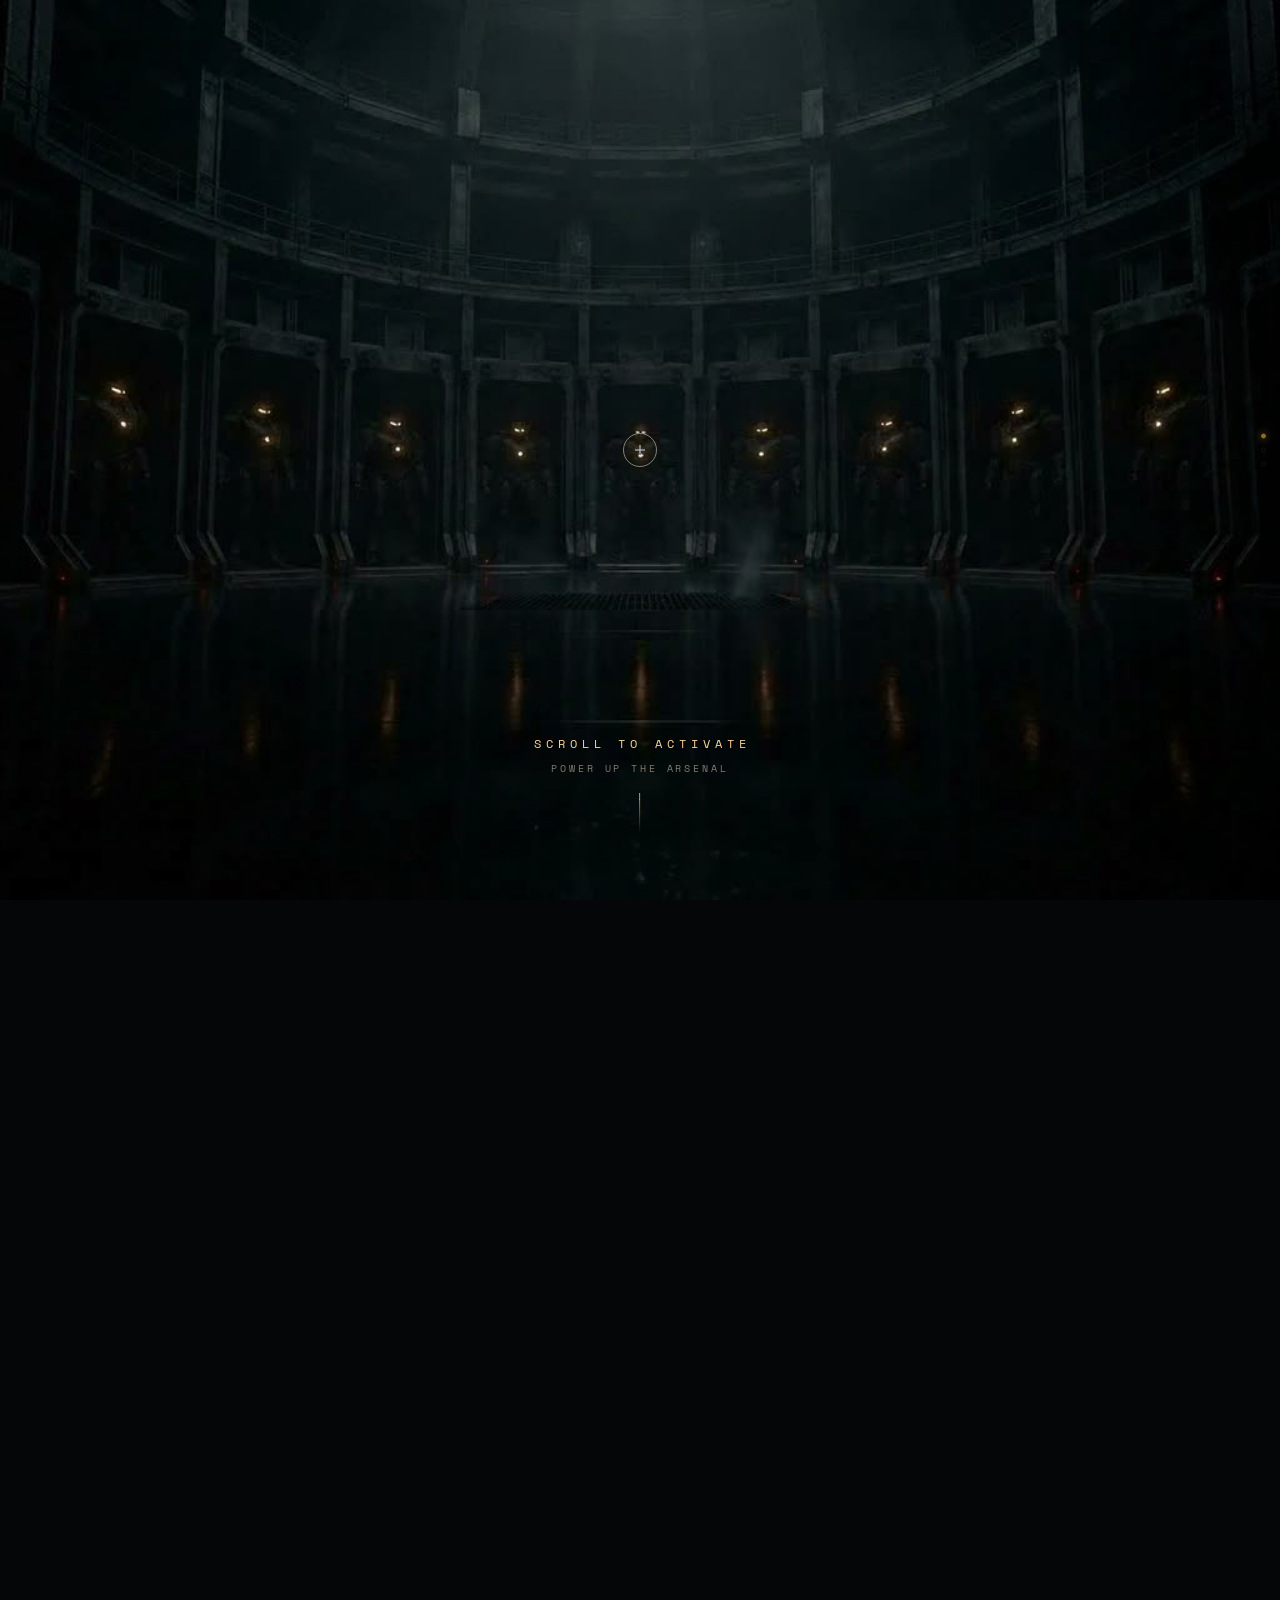
==== Armory Hall.html @ 1fbb5813 "feat: v3 — one-way flow, real project data, arc positions, V3-lite alignment - One-way scroll state " ====
<!DOCTYPE html>
<html lang="en">
<head>
<meta charset="UTF-8" />
<meta name="viewport" content="width=device-width, initial-scale=1.0" />
<title>ARMORY HALL</title>
<link rel="preconnect" href="https://fonts.googleapis.com" />
<link rel="preconnect" href="https://fonts.gstatic.com" crossorigin />
<link rel="preconnect" href="https://api.fontshare.com" crossorigin />
<!-- Display: Neue Machina (mechanical/geometric) · Body: Space Grotesk · Mono: Space Mono -->
<link href="https://api.fontshare.com/v2/css?f[]=neue-machina@400,500,800&display=swap" rel="stylesheet" />
<link href="https://fonts.googleapis.com/css2?family=Space+Grotesk:wght@400;500;600;700&family=Space+Mono:wght@400;700&display=swap" rel="stylesheet" />
<link rel="stylesheet" href="armory.css" />
<!-- Engine is self-contained vanilla JS (manual scroll driver) — no external deps. -->
</head>
<body class="is-loading">

  <!-- ============ LOADER ============ -->
  <div id="loader">
    <div class="ld-mark"></div>
    <div class="ld-title">ARMORY&nbsp;HALL</div>
    <div class="ld-bar"><i></i></div>
    <div class="ld-pct">000%</div>
    <div class="ld-status">SYSTEM BOOTING</div>
  </div>

  <!-- ============ TRANSITION / LOADING BEAT (Page 1 → Page 2, one-way) ============ -->
  <div class="transition" aria-hidden="true">
    <div class="tr-core">
      <div class="tr-ring"></div>
      <div class="tr-label">Deploying Units</div>
      <div class="tr-bar"><i></i></div>
    </div>
  </div>

  <!-- ============ SCROLL TRACK (drives the pinned stage) ============ -->
  <div class="scroll-track">
    <main class="stage" data-phase="1" data-screen-label="Main Hall">

      <!-- backgrounds -->
      <div class="layer layer-bg-dark"></div>
      <div class="layer layer-bg-bright"></div>
      <!-- PAGE-1 reveal: newgif JPG sequence (240 frames, dark→lit EMPTY hall) scrubbed onto canvas -->
      <canvas id="revealCanvas" class="layer"></canvas>
      <!-- PAGE-2 background: idle.mp4 loop (fades in over the held last frame after the beat) -->
      <video id="idle" class="layer" src="generated/idle.mp4" preload="auto" muted loop playsinline></video>
      <div class="layer layer-beam"></div>

      <!-- PHASE 1 — particle figure -->
      <div id="userParticle">
        <div class="pf-glow"></div>
        <div class="pf-figure"></div>
        <div class="pf-particles"></div>
      </div>

      <!-- ARSENAL (phase 3) -->
      <div class="arsenal">
        <div class="arsenal-floor"></div>
        <!-- .robot[data-id] injected by armory.js -->
      </div>

      <!-- TITLE (layered, themed — replaces the corner logo + AI-looking HUD readout) -->
      <div class="hall-title" aria-hidden="true">
        <span class="ht-main">ARMORY HALL</span>
        <span class="ht-sub">Selected Works · MMXXVI</span>
      </div>

      <!-- POWER DOWN — return from Page 2 to the dark, un-lit hall -->
      <button class="home-btn" type="button" aria-label="Power down — return to the dark hall">
        <span class="hb-icon">⏻</span><span class="hb-label">Power Down</span>
      </button>

      <!-- atmosphere -->
      <div class="layer layer-scan"></div>
      <div class="layer layer-vignette"></div>
      <div class="layer layer-grain"></div>

      <!-- cinematic transition beat (scrub done → Page 2) -->
      <div class="flash" aria-hidden="true"></div>
      <div class="sys-online" aria-hidden="true"><span>SYSTEM ONLINE</span></div>

      <!-- PHASE 1 hint -->
      <div class="user-hint">
        <div class="uh-label">Scroll to Activate</div>
        <div class="uh-sub">POWER UP THE ARSENAL</div>
        <div class="uh-arrow"></div>
      </div>

      <!-- bottom unit registry -->
      <nav class="unit-nav">
        <div class="unit-nav-rail"><!-- .unit injected by armory.js --></div>
      </nav>

    </main>

    <!-- scroll progress dots -->
    <div class="progress"></div>
  </div>

  <!-- ============ DOSSIER PANEL ============ -->
  <div class="panel-scrim"></div>
  <div class="panel-host">
  <aside class="panel" aria-hidden="true">
    <div class="panel-accent"></div>
    <div class="panel-head">
      <button class="panel-back">◀ Return to Hall</button>
      <span class="panel-desig">MODEL DESIGNATION</span>
      <h2 class="panel-name">UNIT</h2>
      <div class="panel-status">● STATUS — DEPLOYED</div>
    </div>
    <div class="panel-img">
      <div class="pi-grid"></div>
      <div class="pi-fig"></div>
    </div>
    <div class="panel-body">
      <span class="panel-type">TYPE</span>
      <div>
        <div class="field-label">Briefing</div>
        <p class="panel-brief"></p>
      </div>
      <div>
        <div class="field-label">Loadout</div>
        <div class="chips"></div>
      </div>
      <div>
        <div class="field-label">Combat Stats</div>
        <div class="stats"></div>
      </div>
      <div class="panel-links"></div>
    </div>
  </aside>
  </div>

  <!-- ============ RETICLE ============ -->
  <div class="reticle">
    <div class="r-ring"></div>
    <span class="r-corner tl"></span><span class="r-corner tr"></span>
    <span class="r-corner bl"></span><span class="r-corner br"></span>
  </div>

  <script src="armory.js"></script>
</body>
</html>
---- armory.css ----
/* ============================================================
   ARMORY HALL — visual skeleton
   Phase states driven by .stage[data-phase="1|2|3"]
   ============================================================ */
:root{
  --bg:#080a0d;
  --bg-2:#050608;
  --panel-bg:#0c0f13;
  --spot:#f6efe1;
  --amber:#f4a93a;
  --amber-soft:#ffc56b;
  --warm:#ffd9a0;
  --text:#ece4d6;
  --muted:#8a8276;
  --muted-2:#5c564d;
  --line:rgba(244,169,58,.20);
  --line-soft:rgba(236,228,214,.10);
  --ease:cubic-bezier(.2,.7,.2,1);
  --fr-display:"Neue Machina","Space Grotesk",sans-serif;
  --fr-body:"Space Grotesk",sans-serif;
  --fr-mono:"Space Mono",monospace;
}
*{margin:0;padding:0;box-sizing:border-box}
html{scroll-behavior:auto}
html{overflow-x:clip}
body{
  background:var(--bg-2);
  color:var(--text);
  font-family:var(--fr-body);
  -webkit-font-smoothing:antialiased;
  text-rendering:optimizeLegibility;
}
body.is-loading{overflow:hidden;height:100vh}
@media (hover:hover) and (pointer:fine){
  body.has-reticle{cursor:none}
  body.has-reticle a,body.has-reticle button{cursor:none}
}
img{display:block;max-width:100%}
::selection{background:rgba(244,169,58,.3);color:#fff}

/* ============================================================
   SCROLL TRACK + PINNED STAGE
   ============================================================ */
/* GSAP ScrollTrigger pins .stage; height auto lets the pin spacer create the scroll room.
   (Manual no-GSAP fallback re-adds sticky + an explicit track height from armory.js.) */
.scroll-track{height:auto;position:relative}
.stage{
  position:relative;top:0;left:0;
  width:100%;height:100vh;height:100svh;
  overflow:hidden;background:var(--bg-2);
}
.layer{position:absolute;inset:0;pointer-events:none}

/* ---- ONE-WAY FLOW: Page-1 scrub state vs locked Page-2 state ---- */
body.is-scrubbing .scroll-track{height:340vh}        /* scroll room for the frame scrub */
body.is-scrubbing .stage{position:sticky;top:0}
body.is-locked{overflow:hidden;height:100vh}          /* Page 2: scroll is dead, no scroll-back */
body.is-locked .scroll-track{height:100vh}
body.is-locked .stage{position:fixed;inset:0;height:100vh;height:100svh}
body.is-locked .progress,body.is-transition .progress{opacity:0}

/* ---- TRANSITION / LOADING BEAT between Page 1 and Page 2 (both directions) ---- */
.transition{position:fixed;inset:0;z-index:90;background:var(--bg-2);
  display:grid;place-items:center;opacity:0;visibility:hidden;
  transition:opacity .42s var(--ease),visibility .42s}
body.is-transition .transition{opacity:1;visibility:visible}
.tr-core{display:flex;flex-direction:column;align-items:center;gap:22px}
.tr-ring{width:46px;height:46px;border:1.5px solid var(--line);border-top-color:var(--amber);
  border-radius:50%;animation:spin .9s linear infinite}
.tr-label{font-family:var(--fr-mono);font-size:11px;letter-spacing:.4em;color:var(--warm);
  text-transform:uppercase;padding-left:.4em}
.tr-bar{width:200px;height:2px;background:rgba(255,255,255,.08);overflow:hidden;position:relative}
.tr-bar i{position:absolute;top:0;left:0;height:100%;width:40%;
  background:linear-gradient(90deg,transparent,var(--amber),transparent);
  animation:trsweep 1.05s var(--ease) infinite}
@keyframes trsweep{0%{transform:translateX(-130%)}100%{transform:translateX(360%)}}

/* ---- POWER-DOWN button (Page 2 only) → returns to the dark hall ---- */
.home-btn{position:absolute;top:22px;right:24px;z-index:15;
  display:inline-flex;align-items:center;gap:9px;
  background:rgba(8,10,13,.5);border:1px solid var(--line);color:var(--warm);
  font-family:var(--fr-mono);font-size:10px;letter-spacing:.28em;text-transform:uppercase;
  padding:9px 14px;cursor:pointer;opacity:0;pointer-events:none;
  -webkit-backdrop-filter:blur(6px);backdrop-filter:blur(6px);
  transition:opacity .55s var(--ease) .35s,background .3s,border-color .3s,color .3s}
.stage.is-arsenal .home-btn{opacity:1;pointer-events:auto}
.home-btn:hover{background:rgba(244,169,58,.12);border-color:var(--amber);color:#fff}
.hb-icon{font-size:13px;line-height:1}

/* ---- CALIBRATE: freeze hover transforms/transitions so drag tracking is exact ---- */
body.is-calibrate .robot{transition:none}
body.is-calibrate .arsenal:hover .robot{filter:none}
body.is-calibrate .arsenal .robot:hover{transform:translateX(-50%);filter:none}
body.is-calibrate .home-btn{display:none}

/* ---- PAGE-1 scrub canvas (newgif) + PAGE-2 idle loop ---- */
#revealCanvas{z-index:1;width:100%;height:100%;display:block}
#idle{z-index:2;width:100%;height:100%;object-fit:cover;display:block;background:#05070a;
  opacity:0;transition:opacity .9s var(--ease)}          /* Page-2 bg over the held last frame */
/* only reveal the idle loop once it actually decodes — else the lit empty-hall last
   frame on the canvas stays visible (no blank-dark video cover, e.g. on Safari/headless) */
body.idle-ok .stage.is-arsenal #idle{opacity:1}
/* once the reveal source is live, drop the gradient stand-ins */
body.frames-ready .layer-bg-dark,
body.frames-ready .layer-bg-bright{opacity:0 !important}

/* ---- backgrounds ---- */
.layer-bg-dark,.layer-bg-bright{
  background-size:cover;background-position:center;
  transition:opacity 1s var(--ease),transform 1.6s var(--ease),filter 1s var(--ease);
  transform:scale(1.06);
}
.layer-bg-dark{
  z-index:1;opacity:1;
  background:
    radial-gradient(60% 42% at 50% 60%, rgba(244,169,58,.05), transparent 70%),
    radial-gradient(120% 90% at 50% 8%, #11151b 0%, #080a0d 46%, #04050700 100%),
    linear-gradient(180deg,#070a0e,#04050700);
  background-color:#05070a;
}
/* faint alcove silhouettes baked into the dark bg */
.layer-bg-dark::before{
  content:"";position:absolute;inset:0;opacity:.5;
  background:
    repeating-linear-gradient(90deg,
      transparent 0 7.5%,
      rgba(0,0,0,.55) 7.5% 9%,
      rgba(20,24,30,.6) 9% 11%,
      rgba(0,0,0,.55) 11% 12.5%,
      transparent 12.5% 20%);
  -webkit-mask:linear-gradient(180deg,transparent,#000 26%,#000 78%,transparent);
  mask:linear-gradient(180deg,transparent,#000 26%,#000 78%,transparent);
}
/* floor */
.layer-bg-dark::after{
  content:"";position:absolute;left:0;right:0;bottom:0;height:34%;
  background:linear-gradient(180deg,transparent,rgba(0,0,0,.6));
  box-shadow:inset 0 1px 0 rgba(244,169,58,.06);
}
.layer-bg-bright{
  z-index:2;opacity:0;
  background:
    radial-gradient(50% 40% at 50% 56%, rgba(255,201,107,.16), transparent 72%),
    radial-gradient(120% 90% at 50% 4%, #1a1c1f 0%, #0c0e12 50%, #06070900 100%),
    linear-gradient(180deg,#0e1115,#05060800);
  background-color:#0a0c10;
}
.stage[data-phase="2"] .layer-bg-dark{opacity:.55;transform:scale(1.12)}
.stage[data-phase="2"] .layer-bg-bright{opacity:.7;transform:scale(1.1)}
.stage[data-phase="3"] .layer-bg-dark{opacity:0}
.stage[data-phase="3"] .layer-bg-bright{opacity:1;transform:scale(1.12)}

/* volumetric center beam */
.layer-beam{
  z-index:3;opacity:.0;transition:opacity 1s var(--ease);
  background:
    radial-gradient(40% 60% at 50% 40%, rgba(255,217,160,.10), transparent 70%),
    conic-gradient(from 180deg at 50% -6%, transparent 46%, rgba(255,217,160,.10) 50%, transparent 54%);
  -webkit-mask:linear-gradient(180deg,#000,transparent 86%);
  mask:linear-gradient(180deg,#000,transparent 86%);
}
.stage[data-phase="2"] .layer-beam{opacity:.6}
.stage[data-phase="3"] .layer-beam{opacity:1}

/* ============================================================
   PHASE 1 — particle figure + hint
   ============================================================ */
/* particle figure retired — the scrub video carries the Page-1 visuals now */
#userParticle{display:none}
#userParticle.legacy{
  position:absolute;left:50%;top:52%;transform:translate(-50%,-50%);
  width:min(24vh,210px);height:min(41vh,360px);z-index:6;
  transition:opacity .6s var(--ease),transform 1s var(--ease),filter .8s var(--ease);
}
/* stays glowing through the awakening (phase 2); only leaves when JS dissolves it ~60-65% */
.stage[data-phase="2"] #userParticle{opacity:1}
.stage[data-phase="3"] #userParticle{opacity:0;pointer-events:none}
#userParticle.gone{opacity:0;transform:translate(-50%,-60%) scale(1.18);filter:blur(10px);pointer-events:none}
.pf-glow{
  position:absolute;left:50%;top:54%;transform:translate(-50%,-50%);
  width:150%;height:74%;border-radius:50%;
  background:radial-gradient(ellipse at center, rgba(255,201,107,.45), rgba(244,169,58,.10) 46%, transparent 72%);
  filter:blur(10px);animation:breathe 4.8s var(--ease) infinite;
}
/* the literal gold mech silhouette is removed — Phase 1 keeps only a soft glowing
   "presence" + rising sparks as a placeholder for the real Nehemiah particle-face. */
.pf-figure{display:none}
.pf-particles{position:absolute;inset:0;overflow:visible}
.pf-spark{position:absolute;bottom:30%;width:2px;height:2px;border-radius:50%;
  background:var(--warm);box-shadow:0 0 6px var(--amber-soft);opacity:0;
  animation:rise 5.5s linear infinite}
@keyframes breathe{0%,100%{opacity:.85;transform:translate(-50%,-50%) scale(1)}50%{opacity:1;transform:translate(-50%,-50%) scale(1.035)}}
@keyframes rise{0%{opacity:0;transform:translateY(10px)}12%{opacity:.9}100%{opacity:0;transform:translateY(-130px)}}
/* dissolve burst sparks (injected by armory.js at ~60-65% scroll) */
@keyframes burst{0%{opacity:1;transform:translate(-50%,-50%) scale(1)}
  100%{opacity:0;transform:translate(calc(-50% + var(--dx)),calc(-50% + var(--dy))) scale(.3)}}

.user-hint{
  position:absolute;left:50%;bottom:7.5%;transform:translateX(-50%);
  z-index:9;text-align:center;transition:opacity .5s var(--ease);
}
.stage.is-arsenal .user-hint{opacity:0}
.uh-label{font-family:var(--fr-mono);font-size:12px;letter-spacing:.42em;
  color:var(--warm);text-transform:uppercase;padding-left:.42em}
.uh-sub{font-family:var(--fr-mono);font-size:9.5px;letter-spacing:.3em;color:var(--muted);margin-top:9px}
.uh-arrow{width:1px;height:40px;margin:18px auto 0;position:relative;overflow:hidden;
  background:linear-gradient(var(--amber),transparent)}
.uh-arrow::after{content:"";position:absolute;top:0;left:50%;margin-left:-3px;width:5px;height:5px;
  border-right:1px solid var(--amber);border-bottom:1px solid var(--amber);
  transform:rotate(45deg);animation:arr 1.9s var(--ease) infinite}
@keyframes arr{0%{top:-6px;opacity:0}40%{opacity:1}100%{top:34px;opacity:0}}

/* ============================================================
   ARSENAL — robots on an arc
   ============================================================ */
/* arsenal stays fully hidden through the scrub; only the cinematic beat reveals it */
.arsenal{position:absolute;inset:0;z-index:5;opacity:0;pointer-events:none;transition:opacity .6s var(--ease)}
.stage.is-arsenal .arsenal{opacity:1;pointer-events:auto}
.arsenal-floor{position:absolute;left:0;right:0;bottom:0;height:30%;z-index:1;
  background:radial-gradient(70% 120% at 50% 0%, rgba(255,201,107,.06), transparent 60%)}

.robot{
  position:absolute;left:var(--x);bottom:var(--y);
  width:var(--w);transform:translateX(-50%);
  opacity:0;                                      /* staggered fade-in on arsenal reveal */
  transition:opacity .55s var(--ease),filter .45s var(--ease),transform .45s var(--ease);
  z-index:var(--z,5);cursor:pointer;
  --glow:var(--amber);
}
.robot.on{opacity:1}
.robot-figure{position:relative;width:100%;aspect-ratio:140/240;
  filter:drop-shadow(0 18px 26px rgba(0,0,0,.6))}
.robot-body{position:absolute;inset:0;
  -webkit-mask:var(--mech) center/contain no-repeat;
  mask:var(--mech) center/contain no-repeat;
  background:
    linear-gradient(180deg,#23262b 0%,#15171b 40%,#0c0d10 100%);
  box-shadow:inset 0 0 22px rgba(0,0,0,.7);}
/* warm rim from the spotlight */
.robot-body::after{content:"";position:absolute;inset:0;
  -webkit-mask:var(--mech) center/contain no-repeat;mask:var(--mech) center/contain no-repeat;
  background:linear-gradient(115deg,transparent 42%,rgba(255,201,107,.28) 60%,transparent 70%);
  mix-blend-mode:screen;opacity:.7}
/* glowing eyes + chest core */
.robot-core{position:absolute;left:50%;top:31%;transform:translateX(-50%);
  width:13%;height:4.5%;border-radius:50%;background:var(--glow);
  box-shadow:0 0 14px 3px var(--glow);opacity:.9;
  animation:pulse 3.4s var(--ease) infinite}
.robot-eyes{position:absolute;left:50%;top:14.5%;transform:translateX(-50%);
  width:17%;height:2.4%;display:flex;justify-content:space-between}
.robot-eyes i{display:block;width:32%;height:100%;border-radius:2px;background:var(--warm);
  box-shadow:0 0 10px 2px var(--glow)}
@keyframes pulse{0%,100%{opacity:.75}50%{opacity:1}}
/* contact shadow */
.robot-shadow{position:absolute;left:50%;bottom:-3%;transform:translateX(-50%);
  width:78%;height:6%;border-radius:50%;
  background:radial-gradient(ellipse at center, rgba(0,0,0,.7), transparent 70%);
  filter:blur(3px);z-index:-1}

/* spotlight pool */
.robot::before{content:"";position:absolute;left:50%;bottom:-4%;transform:translateX(-50%);
  width:120%;height:24%;border-radius:50%;z-index:-2;
  background:radial-gradient(ellipse at center, rgba(255,201,107,.16), transparent 68%);
  opacity:.5;transition:opacity .45s var(--ease)}

/* ---- real PNG robot (placeholder = generated/robot2_clear.png, transparent cut) ----
   Already alpha-cut, so no mask needed — just drop the silhouette mask, sit it on the
   floor, and add a grounding shadow + warm glow. The neon seams carry the "light source". */
.robot.has-img .robot-figure{aspect-ratio:108/192;filter:none}   /* portrait box ≈ robot PNG */
.robot.has-img .robot-body{
  -webkit-mask:none;mask:none;
  background-size:contain !important;background-repeat:no-repeat !important;background-position:bottom center !important;
  box-shadow:none;
  /* NO offset drop-shadow — that made them look airborne. Just a soft warm bloom. */
  filter:drop-shadow(0 0 20px rgba(255,180,84,.14));
  transition:filter .45s var(--ease);
}
.robot.has-img .robot-body::after{display:none}
.robot.has-img .robot-eyes,
.robot.has-img .robot-core{display:none}        /* PNG carries its own core/eye glow */
.robot.has-img .robot-shadow{display:none}      /* no detached feet shadow */
.robot.has-img:hover .robot-body{
  filter:drop-shadow(0 0 38px var(--glow)) brightness(1.12);
}
.robot.has-img.is-locked .robot-body{filter:grayscale(.7) brightness(.42)}

/* hover: spotlight this unit, dim the rest */
.arsenal:hover .robot{filter:saturate(.55) brightness(.7)}
.arsenal .robot:hover{filter:none;transform:translateX(-50%) translateY(-2%) scale(1.06);z-index:30}
.robot:hover::before{opacity:1}
.robot:hover .robot-body{background:linear-gradient(180deg,#2c2f35,#181a1e 50%,#0d0e11)}
.robot:hover .robot-core,.robot:hover .robot-eyes i{box-shadow:0 0 22px 5px var(--glow)}

/* locked / coming soon */
.robot.is-locked{filter:grayscale(.7) brightness(.45)}
.robot.is-locked .robot-core,.robot.is-locked .robot-eyes i{background:#6a6358;box-shadow:none}
.robot.is-locked .robot-lock{position:absolute;left:50%;top:30%;transform:translate(-50%,-50%);
  font-family:var(--fr-mono);font-size:9px;letter-spacing:.2em;color:var(--muted);
  border:1px solid var(--line-soft);padding:3px 6px;background:rgba(0,0,0,.5)}

/* tooltip */
.robot-tooltip{position:absolute;left:50%;top:-12%;transform:translate(-50%,8px);
  white-space:nowrap;text-align:center;opacity:0;pointer-events:none;
  transition:opacity .3s var(--ease),transform .3s var(--ease)}
.robot:hover .robot-tooltip{opacity:1;transform:translate(-50%,0)}
.robot-tooltip b{display:block;font-family:var(--fr-display);font-weight:700;font-size:clamp(14px,1.3vw,20px);
  letter-spacing:.04em;color:var(--text)}
.robot-tooltip span{font-family:var(--fr-mono);font-size:9.5px;letter-spacing:.28em;
  color:var(--amber-soft);text-transform:uppercase}
.robot-tooltip i{display:block;width:1px;height:14px;margin:6px auto 0;background:var(--line)}

/* ============================================================
   HALL TITLE — layered, themed (replaces corner logo + AI-looking HUD)
   ============================================================ */
.hall-title{position:absolute;top:5.5%;left:50%;transform:translateX(-50%) translateY(-8px);
  z-index:12;text-align:center;pointer-events:none;opacity:0;
  transition:opacity 1s var(--ease),transform 1s var(--ease)}
.stage.is-arsenal .hall-title{opacity:1;transform:translateX(-50%) translateY(0)}
.ht-main{display:block;font-family:var(--fr-display);font-weight:800;
  font-size:clamp(26px,5.4vw,80px);letter-spacing:.26em;line-height:1;
  color:transparent;-webkit-text-stroke:1px rgba(255,217,160,.5);
  text-shadow:0 0 32px rgba(244,169,58,.28);padding-left:.26em}
.ht-sub{display:block;margin-top:14px;font-family:var(--fr-mono);font-size:clamp(8px,.8vw,11px);
  letter-spacing:.52em;text-transform:uppercase;color:var(--muted);padding-left:.52em}

/* ============================================================
   TRANSITION BEAT — scrub done → bloom flash + SYSTEM ONLINE → Page 2
   ============================================================ */
.flash{z-index:30;pointer-events:none;opacity:0;
  background:radial-gradient(62% 52% at 50% 46%, rgba(255,238,205,.96), rgba(255,170,70,.45) 42%, transparent 74%)}
.stage.is-flash .flash{animation:flashbeat 1.05s var(--ease) forwards}
@keyframes flashbeat{0%{opacity:0}16%{opacity:1}100%{opacity:0}}

.sys-online{position:absolute;inset:0;z-index:31;display:grid;place-items:center;pointer-events:none;opacity:0}
.stage.is-flash .sys-online{animation:syson 1.3s var(--ease) forwards}
.sys-online span{font-family:var(--fr-mono);font-weight:700;font-size:clamp(12px,1.5vw,19px);
  letter-spacing:.5em;text-transform:uppercase;color:var(--warm);
  text-shadow:0 0 26px rgba(255,180,84,.75);padding-left:.5em}
@keyframes syson{0%{opacity:0;letter-spacing:.24em}24%{opacity:1}68%{opacity:1}100%{opacity:0;letter-spacing:.62em}}

/* unit-nav (bottom strip) */
.unit-nav{position:absolute;left:0;right:0;bottom:0;z-index:13;
  display:flex;gap:2px;padding:0 clamp(14px,2.4vw,34px) clamp(14px,2vw,26px);
  opacity:0;transition:opacity .8s var(--ease);overflow-x:auto;scrollbar-width:none}
.unit-nav::-webkit-scrollbar{display:none}
.stage.is-arsenal .unit-nav{opacity:1}
.unit-nav-rail{display:flex;gap:0;width:100%;border-top:1px solid var(--line-soft);padding-top:12px}
.unit{flex:1;min-width:84px;display:flex;flex-direction:column;gap:5px;padding:8px 12px;
  border-left:1px solid var(--line-soft);background:transparent;border-top:0;border-right:0;border-bottom:0;
  text-align:left;transition:background .3s var(--ease);position:relative;pointer-events:auto;cursor:pointer}
.unit:first-child{border-left:0}
.unit:hover,.unit.is-active{background:linear-gradient(180deg,rgba(244,169,58,.10),transparent)}
.unit::after{content:"";position:absolute;left:0;top:-13px;width:0;height:2px;background:var(--amber);
  box-shadow:0 0 10px var(--amber);transition:width .35s var(--ease)}
.unit:hover::after,.unit.is-active::after{width:100%}
.unit-id{font-family:var(--fr-mono);font-size:10px;letter-spacing:.2em;color:var(--amber-soft)}
.unit-name{font-family:var(--fr-display);font-weight:600;font-size:13px;letter-spacing:.06em;color:var(--text)}
.unit-type{font-family:var(--fr-mono);font-size:8.5px;letter-spacing:.22em;color:var(--muted-2);text-transform:uppercase}
.unit.is-locked{opacity:.4}
.unit.is-locked .unit-name{color:var(--muted)}

/* ============================================================
   ATMOSPHERE LAYERS
   ============================================================ */
.layer-vignette{z-index:10;
  background:radial-gradient(130% 110% at 50% 40%, transparent 36%, rgba(0,0,0,.5) 80%, rgba(0,0,0,.86) 100%)}
.layer-scan{z-index:11;opacity:0;transition:opacity .8s var(--ease);mix-blend-mode:overlay;
  background:repeating-linear-gradient(to bottom, rgba(255,255,255,.03) 0 1px, transparent 1px 3px)}
.stage[data-phase="3"] .layer-scan{opacity:.5}
.layer-grain{z-index:14;opacity:.06;mix-blend-mode:overlay;
  background-image:url("data:image/svg+xml,%3Csvg xmlns='http://www.w3.org/2000/svg' width='160' height='160'%3E%3Cfilter id='n'%3E%3CfeTurbulence type='fractalNoise' baseFrequency='.9' numOctaves='2' stitchTiles='stitch'/%3E%3C/filter%3E%3Crect width='100%25' height='100%25' filter='url(%23n)'/%3E%3C/svg%3E");
  animation:grain 1.1s steps(3) infinite}
@keyframes grain{0%{transform:translate(0,0)}33%{transform:translate(-3%,2%)}66%{transform:translate(2%,-2%)}100%{transform:translate(0,0)}}

/* ============================================================
   DOSSIER PANEL
   ============================================================ */
.panel-scrim{position:fixed;inset:0;z-index:40;background:rgba(4,5,7,.55);
  backdrop-filter:blur(6px);opacity:0;pointer-events:none;transition:opacity .4s var(--ease)}
.panel-scrim.is-open{opacity:1;pointer-events:auto}
.panel-host{position:fixed;inset:0;overflow:hidden;z-index:41;pointer-events:none}
.panel{position:absolute;top:0;right:0;height:100%;width:min(480px,92vw);
  background:linear-gradient(180deg,#0d1116,#080a0d);
  border-left:1px solid var(--line);box-shadow:-30px 0 80px rgba(0,0,0,.6);
  transform:translateX(100%);transition:transform .5s var(--ease);
  display:flex;flex-direction:column;overflow-y:auto;scrollbar-width:thin}
.panel.is-open{transform:translateX(0)}
.panel-accent{position:absolute;top:0;left:0;width:3px;height:100%;background:var(--glow,var(--amber));
  box-shadow:0 0 20px var(--glow,var(--amber))}
.panel-head{padding:30px 32px 22px;border-bottom:1px solid var(--line-soft);position:relative}
.panel-back{display:inline-flex;align-items:center;gap:8px;background:none;border:0;cursor:pointer;
  font-family:var(--fr-mono);font-size:10px;letter-spacing:.28em;color:var(--muted);text-transform:uppercase;
  padding:0;margin-bottom:22px;transition:color .3s}
.panel-back:hover{color:var(--amber-soft)}
.panel-type{display:inline-block;font-family:var(--fr-mono);font-size:9.5px;letter-spacing:.3em;
  text-transform:uppercase;color:var(--glow,var(--amber-soft));border:1px solid var(--line);
  padding:5px 10px;margin-bottom:16px}
.panel-desig{font-family:var(--fr-mono);font-size:9px;letter-spacing:.34em;color:var(--muted-2);text-transform:uppercase}
.panel-name{font-family:var(--fr-display);font-weight:800;font-size:clamp(30px,4.4vw,46px);
  letter-spacing:.02em;line-height:.98;margin:6px 0 4px}
.panel-status{font-family:var(--fr-mono);font-size:10px;letter-spacing:.2em;color:var(--amber-soft)}
.panel-img{margin:0 32px 4px;aspect-ratio:16/10;border:1px solid var(--line-soft);
  background:linear-gradient(135deg,#13161b,#0a0c0f);position:relative;overflow:hidden;margin-top:24px}
.panel-img .pi-fig{position:absolute;left:50%;bottom:0;transform:translateX(-50%);height:96%;aspect-ratio:140/240;
  -webkit-mask:var(--mech) center/contain no-repeat;mask:var(--mech) center/contain no-repeat;
  background:linear-gradient(180deg,#26292e,#0d0e11);filter:drop-shadow(0 0 30px var(--glow))}
.panel-img .pi-grid{position:absolute;inset:0;opacity:.4;
  background:linear-gradient(rgba(244,169,58,.06) 1px,transparent 1px) 0 0/100% 28px,
            linear-gradient(90deg,rgba(244,169,58,.06) 1px,transparent 1px) 0 0/28px 100%}
.panel-body{padding:24px 32px 40px;display:flex;flex-direction:column;gap:26px}
.field-label{font-family:var(--fr-mono);font-size:9.5px;letter-spacing:.32em;color:var(--muted-2);
  text-transform:uppercase;margin-bottom:11px;display:flex;align-items:center;gap:10px}
.field-label::after{content:"";flex:1;height:1px;background:var(--line-soft)}
.panel-brief{font-size:14.5px;line-height:1.65;color:#c9c2b5;text-wrap:pretty}
.chips{display:flex;flex-wrap:wrap;gap:8px}
.chip{font-family:var(--fr-mono);font-size:10px;letter-spacing:.12em;color:var(--text);
  border:1px solid var(--line-soft);padding:6px 11px;background:rgba(255,255,255,.02)}
.stats{display:flex;flex-direction:column;gap:14px}
.stat{display:grid;grid-template-columns:96px 1fr 38px;align-items:center;gap:12px}
.stat-k{font-family:var(--fr-mono);font-size:10px;letter-spacing:.16em;color:var(--muted);text-transform:uppercase}
.stat-bar{height:5px;background:rgba(255,255,255,.06);position:relative;overflow:hidden}
.stat-bar i{position:absolute;left:0;top:0;height:100%;width:var(--v,0%);
  background:linear-gradient(90deg,var(--glow),var(--warm));box-shadow:0 0 12px var(--glow)}
.stat-v{font-family:var(--fr-mono);font-size:11px;color:var(--text);text-align:right}
.panel-links{display:flex;gap:10px;flex-wrap:wrap}
.btn-link{flex:1;min-width:130px;text-align:center;text-decoration:none;
  font-family:var(--fr-mono);font-size:11px;letter-spacing:.16em;text-transform:uppercase;
  padding:13px 16px;border:1px solid var(--line);color:var(--text);background:rgba(244,169,58,.05);
  transition:background .3s,color .3s}
.btn-link:hover{background:var(--amber);color:#1a1206}
.btn-link.ghost{background:transparent;border-color:var(--line-soft);color:var(--muted)}
.btn-link.ghost:hover{border-color:var(--line);color:var(--text);background:rgba(255,255,255,.03)}

/* ============================================================
   RETICLE
   ============================================================ */
.reticle{position:fixed;top:0;left:0;width:34px;height:34px;z-index:60;pointer-events:none;
  transform:translate(-50%,-50%);mix-blend-mode:difference;transition:width .25s var(--ease),height .25s var(--ease)}
.reticle::before,.reticle::after{content:"";position:absolute;background:#fff}
.reticle::before{left:50%;top:50%;width:1px;height:10px;transform:translate(-50%,-50%)}
.reticle::after{left:50%;top:50%;width:10px;height:1px;transform:translate(-50%,-50%)}
.reticle .r-ring{position:absolute;inset:0;border:1px solid rgba(255,255,255,.5);border-radius:50%;
  transition:opacity .25s,border-radius .25s}
.reticle.lock-on{width:54px;height:54px}
.reticle.lock-on .r-ring{opacity:0}
.reticle .r-corner{position:absolute;width:9px;height:9px;opacity:0;transition:opacity .25s}
.reticle.lock-on .r-corner{opacity:1}
.r-corner.tl{top:0;left:0;border-top:1.5px solid #fff;border-left:1.5px solid #fff}
.r-corner.tr{top:0;right:0;border-top:1.5px solid #fff;border-right:1.5px solid #fff}
.r-corner.bl{bottom:0;left:0;border-bottom:1.5px solid #fff;border-left:1.5px solid #fff}
.r-corner.br{bottom:0;right:0;border-bottom:1.5px solid #fff;border-right:1.5px solid #fff}

/* ============================================================
   LOADER
   ============================================================ */
#loader{position:fixed;inset:0;z-index:100;background:var(--bg-2);
  display:flex;flex-direction:column;align-items:center;justify-content:center;gap:30px;
  transition:opacity .8s var(--ease),visibility .8s}
#loader.is-done{opacity:0;visibility:hidden;pointer-events:none}  /* never intercept once done (esp. during the fade) */
.ld-mark{width:54px;height:54px;position:relative;animation:spin 8s linear infinite}
.ld-mark::before,.ld-mark::after{content:"";position:absolute;inset:0;border:1.5px solid var(--amber)}
.ld-mark::before{transform:rotate(45deg);opacity:.5}
.ld-mark::after{inset:34%;background:var(--amber);box-shadow:0 0 18px var(--amber);border:0;
  animation:pulse 1.6s infinite}
@keyframes spin{to{transform:rotate(360deg)}}
.ld-title{font-family:var(--fr-display);font-weight:800;font-size:clamp(22px,3vw,30px);letter-spacing:.18em}
.ld-status{font-family:var(--fr-mono);font-size:11px;letter-spacing:.34em;color:var(--muted);text-transform:uppercase}
.ld-bar{width:min(280px,60vw);height:2px;background:rgba(255,255,255,.08);position:relative;overflow:hidden}
.ld-bar i{position:absolute;left:0;top:0;height:100%;width:0%;
  background:linear-gradient(90deg,var(--amber),var(--warm));box-shadow:0 0 12px var(--amber)}
.ld-pct{font-family:var(--fr-mono);font-size:11px;letter-spacing:.2em;color:var(--amber-soft)}

/* progress indicator (right edge) */
.progress{position:fixed;right:14px;top:50%;transform:translateY(-50%);z-index:20;
  display:flex;flex-direction:column;gap:9px;opacity:0;transition:opacity .6s}
body:not(.is-loading) .progress{opacity:1}
.progress i{width:5px;height:5px;border:1px solid var(--line-soft);border-radius:50%;transition:all .3s}
.progress i.on{background:var(--amber);border-color:var(--amber);box-shadow:0 0 8px var(--amber)}

/* ============================================================
   RESPONSIVE — mobile: robots become horizontal scroller, labels always visible
   ============================================================ */
@media (max-width:760px){
  .scroll-track{height:480vh}
  .hud-tr{display:none}
  .arsenal{display:flex;align-items:flex-end;gap:18px;overflow-x:auto;
    padding:0 24px 120px;scroll-snap-type:x mandatory;-webkit-overflow-scrolling:touch}
  .arsenal::-webkit-scrollbar{display:none}
  .arsenal-floor{display:none}
  .robot{position:relative;left:auto;bottom:auto;transform:none;
    width:46vw;flex:none;scroll-snap-align:center}
  .robot,.arsenal:hover .robot{filter:none}
  .robot-tooltip{position:relative;left:auto;top:auto;transform:none;opacity:1;margin-top:10px}
  .robot-tooltip i{display:none}
  .robot:hover{transform:none}
  .unit-nav{display:none}
  .home-btn .hb-label{display:none}
  .home-btn{padding:9px;top:16px;right:16px}
}

/* ============================================================
   REDUCED MOTION — skip the scrub, jump straight to the lit arsenal
   ============================================================ */
@media (prefers-reduced-motion: reduce){
  .scroll-track{height:100vh}
  #revealCanvas{transition:none}
  #userParticle{display:none}
  .layer-grain,.uh-arrow{animation:none}
  .robot{transition:none}
}
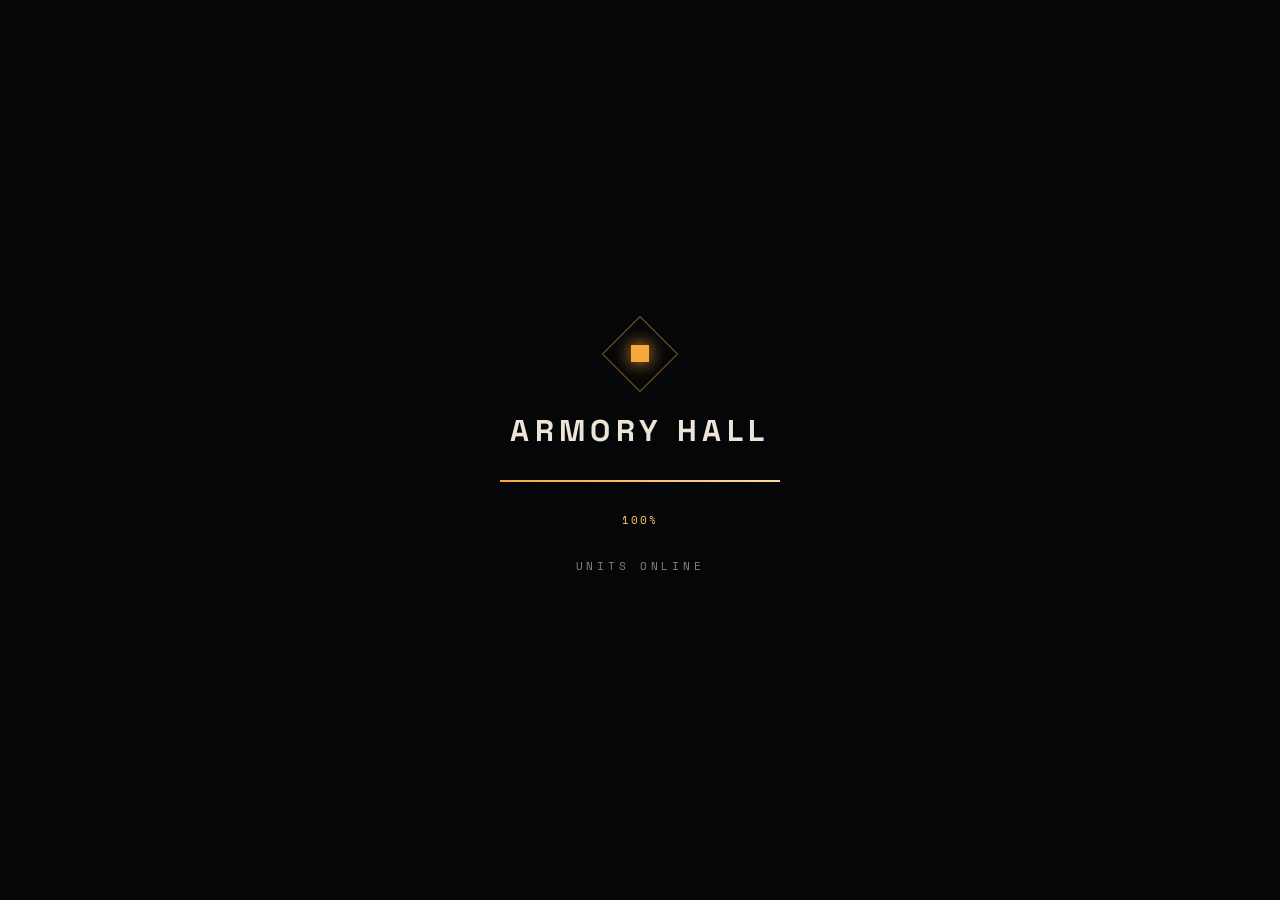
==== commit 4f843b61: "fix(v4 roster): off-state previews, bigger center, no ghost/blur, language stats Addressing review f" ====
--- a/Armory Hall.html
+++ b/Armory Hall.html
@@ -108,9 +108,11 @@
       <h2 class="panel-name">UNIT</h2>
       <div class="panel-status">● STATUS — DEPLOYED</div>
     </div>
+    <!-- project-page preview slot — fill via project.preview (screenshot URL) -->
     <div class="panel-img">
       <div class="pi-grid"></div>
-      <div class="pi-fig"></div>
+      <img class="pi-shot" alt="Project preview" />
+      <div class="pi-placeholder">PROJECT PREVIEW<span>Screenshot slot — coming soon</span></div>
     </div>
     <div class="panel-body">
       <span class="panel-type">TYPE</span>
@@ -123,7 +125,7 @@
         <div class="chips"></div>
       </div>
       <div>
-        <div class="field-label">Combat Stats</div>
+        <div class="field-label">Languages</div>
         <div class="stats"></div>
       </div>
       <div class="panel-links"></div>
--- a/armory.css
+++ b/armory.css
@@ -310,6 +310,194 @@
 .robot-tooltip i{display:block;width:1px;height:14px;margin:6px auto 0;background:var(--line)}
 
 /* ============================================================
+   ROSTER STEP-NAV (V4)
+   3-slot layout: prev (dim left) · center (lit) · next (dim right)
+   Scoped to body:not(.is-calibrate) so calibrate arc mode is unaffected.
+   ============================================================ */
+
+/* Idle video: blurred ambience in Page 2 */
+body.is-locked #idle { filter:blur(8px) brightness(0.45); }
+
+/* Hide the old unit-nav in roster mode — ticks + label replace it */
+.stage.is-arsenal .unit-nav { opacity:0 !important; pointer-events:none; }
+
+/* Neutralize the arc hover rules — roster CSS handles appearance */
+body:not(.is-calibrate) .stage.is-arsenal .arsenal:hover .robot { filter:none; }
+body:not(.is-calibrate) .stage.is-arsenal .arsenal .robot:hover {
+  filter:none; transform:translateX(-50%); z-index:auto;
+}
+
+/* All robots: hidden by default (feet on a SHARED floor line so every slot lines
+   up), override arc --x/--y/--w positioning. Only width changes per role so the
+   bigger center grows UPWARD from the same floor. */
+body:not(.is-calibrate) .stage.is-arsenal .robot {
+  left:50%;
+  bottom:13%;
+  width:clamp(120px,18vh,210px);
+  transform:translateX(-50%);
+  transform-origin:50% 100%;          /* scale/grow from the feet */
+  opacity:0;
+  pointer-events:none;
+  z-index:5;
+  transition:
+    left .55s var(--ease),
+    width .55s var(--ease),
+    opacity .55s var(--ease),
+    filter .55s var(--ease),
+    transform .55s var(--ease);
+}
+
+/* CENTER — powered on, BIG (grows up from the floor, clears the title) */
+body:not(.is-calibrate) .stage.is-arsenal .robot[data-roster-role="ctr"] {
+  width:clamp(180px,30vh,380px);
+  opacity:1;
+  pointer-events:auto;
+  filter:none;
+  z-index:10;
+  cursor:pointer;
+}
+
+/* Center hover: warm glow intensifies */
+body:not(.is-calibrate) .stage.is-arsenal .robot[data-roster-role="ctr"]:not(.is-locked):hover .robot-body {
+  filter:drop-shadow(0 0 44px var(--amber)) brightness(1.13);
+}
+body:not(.is-calibrate) .stage.is-arsenal .robot[data-roster-role="ctr"]:not(.is-locked):hover::before {
+  opacity:1;
+}
+
+/* Center locked: silhouette + no pointer */
+body:not(.is-calibrate) .stage.is-arsenal .robot[data-roster-role="ctr"].is-locked {
+  filter:grayscale(.85) brightness(.3);
+  cursor:default;
+}
+
+/* SIDE PREVIEWS (pre/nxt) — POWERED OFF: near-black silhouettes, no glow at rest */
+body:not(.is-calibrate) .stage.is-arsenal .robot[data-roster-role="pre"],
+body:not(.is-calibrate) .stage.is-arsenal .robot[data-roster-role="nxt"] {
+  width:clamp(85px,14vh,160px);
+  opacity:.62;
+  pointer-events:auto;
+  cursor:pointer;
+  filter:brightness(.3) grayscale(.92) blur(1.4px);  /* powered OFF: visible silhouette, no glow */
+  z-index:4;
+  transform:translateX(-50%) scale(.96);
+}
+body:not(.is-calibrate) .stage.is-arsenal .robot[data-roster-role="pre"] { left:23%; }
+body:not(.is-calibrate) .stage.is-arsenal .robot[data-roster-role="nxt"] { left:77%; }
+
+/* Kill the warm bloom on the preview body so it can't glow while "off" */
+body:not(.is-calibrate) .stage.is-arsenal .robot[data-roster-role="pre"] .robot-body,
+body:not(.is-calibrate) .stage.is-arsenal .robot[data-roster-role="nxt"] .robot-body { filter:none; }
+
+/* FAR (off-screen on their own side) — park left/right so nothing sweeps through
+   the center when stepping (fixes the gray ghost). */
+body:not(.is-calibrate) .stage.is-arsenal .robot[data-roster-role="far-pre"] {
+  left:-12%;
+  width:clamp(70px,11vh,120px);
+  opacity:0;pointer-events:none;z-index:2;
+  filter:brightness(.1) grayscale(1);
+  transform:translateX(-50%) scale(.9);
+}
+body:not(.is-calibrate) .stage.is-arsenal .robot[data-roster-role="far-nxt"] {
+  left:112%;
+  width:clamp(70px,11vh,120px);
+  opacity:0;pointer-events:none;z-index:2;
+  filter:brightness(.1) grayscale(1);
+  transform:translateX(-50%) scale(.9);
+}
+
+/* Preview hover: lift slightly out of the dark (still clearly "secondary") */
+body:not(.is-calibrate) .stage.is-arsenal .robot[data-roster-role="pre"]:hover,
+body:not(.is-calibrate) .stage.is-arsenal .robot[data-roster-role="nxt"]:hover {
+  filter:brightness(.34) grayscale(.7) blur(1px);
+  opacity:.7;
+}
+
+/* Previews: no tooltip */
+body:not(.is-calibrate) .stage.is-arsenal .robot[data-roster-role="pre"] .robot-tooltip,
+body:not(.is-calibrate) .stage.is-arsenal .robot[data-roster-role="nxt"] .robot-tooltip { display:none; }
+
+/* Denied shake (locked unit clicked at center) */
+@keyframes rosterDeny {
+  0%,100%{ transform:translateX(-50%); }
+  22%{ transform:translateX(calc(-50% - 7px)); }
+  44%{ transform:translateX(calc(-50% + 7px)); }
+  66%{ transform:translateX(calc(-50% - 4px)); }
+  88%{ transform:translateX(calc(-50% + 4px)); }
+}
+.robot.is-denied[data-roster-role="ctr"] {
+  animation:rosterDeny .44s ease;
+}
+
+/* Arrow buttons */
+.roster-arrow {
+  position:absolute;
+  top:50%;transform:translateY(-50%);
+  z-index:15;
+  width:46px;height:46px;
+  background:rgba(8,10,13,.55);
+  border:1px solid var(--line);
+  color:var(--warm);
+  font-size:20px;
+  display:grid;place-items:center;
+  cursor:pointer;
+  -webkit-backdrop-filter:blur(6px);backdrop-filter:blur(6px);
+  opacity:0;pointer-events:none;
+  transition:opacity .35s var(--ease),background .28s,border-color .28s;
+}
+.stage.is-arsenal .roster-arrow { opacity:1; pointer-events:auto; }
+.roster-arrow[aria-hidden="true"] { opacity:0 !important; pointer-events:none !important; }
+.roster-arrow:hover { background:rgba(244,169,58,.16); border-color:var(--amber); }
+.roster-arrow.is-prev { left:clamp(16px,3.5vw,56px); }
+.roster-arrow.is-next { right:clamp(16px,3.5vw,56px); }
+
+/* Roster label */
+.roster-label {
+  position:absolute;
+  bottom:9.5%;
+  left:50%;transform:translateX(-50%);
+  z-index:15;
+  text-align:center;
+  pointer-events:none;
+  opacity:0;
+  transition:opacity .4s var(--ease);
+  white-space:nowrap;
+  display:flex;flex-direction:column;align-items:center;gap:5px;
+}
+.stage.is-arsenal .roster-label { opacity:1; }
+.rl-counter {
+  font-family:var(--fr-mono);font-size:10px;letter-spacing:.35em;
+  color:var(--amber-soft);padding-left:.35em;
+}
+.rl-name {
+  font-family:var(--fr-display);font-weight:600;
+  font-size:clamp(13px,1.4vw,19px);letter-spacing:.08em;color:var(--text);
+}
+
+/* Progress ticks */
+.roster-ticks {
+  position:absolute;
+  bottom:6%;
+  left:50%;transform:translateX(-50%);
+  z-index:15;
+  display:flex;gap:6px;
+  pointer-events:none;
+  opacity:0;
+  transition:opacity .4s var(--ease);
+}
+.stage.is-arsenal .roster-ticks { opacity:1; }
+.rtick {
+  width:18px;height:2px;
+  background:rgba(255,255,255,.10);
+  border-radius:1px;
+  transition:background .3s var(--ease);
+}
+.rtick.is-active {
+  background:var(--amber);
+  box-shadow:0 0 6px var(--amber-soft);
+}
+
+/* ============================================================
    HALL TITLE — layered, themed (replaces corner logo + AI-looking HUD)
    ============================================================ */
 .hall-title{position:absolute;top:5.5%;left:50%;transform:translateX(-50%) translateY(-8px);
@@ -375,8 +563,11 @@
 /* ============================================================
    DOSSIER PANEL
    ============================================================ */
-.panel-scrim{position:fixed;inset:0;z-index:40;background:rgba(4,5,7,.55);
-  backdrop-filter:blur(6px);opacity:0;pointer-events:none;transition:opacity .4s var(--ease)}
+/* Scrim: gradient only (NO backdrop blur) so the selected center robot stays sharp
+   on the left while the panel side darkens. */
+.panel-scrim{position:fixed;inset:0;z-index:40;
+  background:linear-gradient(90deg, rgba(4,5,7,.10) 0%, rgba(4,5,7,.42) 52%, rgba(4,5,7,.82) 100%);
+  opacity:0;pointer-events:none;transition:opacity .4s var(--ease)}
 .panel-scrim.is-open{opacity:1;pointer-events:auto}
 .panel-host{position:fixed;inset:0;overflow:hidden;z-index:41;pointer-events:none}
 .panel{position:absolute;top:0;right:0;height:100%;width:min(480px,92vw);
@@ -401,9 +592,14 @@
 .panel-status{font-family:var(--fr-mono);font-size:10px;letter-spacing:.2em;color:var(--amber-soft)}
 .panel-img{margin:0 32px 4px;aspect-ratio:16/10;border:1px solid var(--line-soft);
   background:linear-gradient(135deg,#13161b,#0a0c0f);position:relative;overflow:hidden;margin-top:24px}
-.panel-img .pi-fig{position:absolute;left:50%;bottom:0;transform:translateX(-50%);height:96%;aspect-ratio:140/240;
-  -webkit-mask:var(--mech) center/contain no-repeat;mask:var(--mech) center/contain no-repeat;
-  background:linear-gradient(180deg,#26292e,#0d0e11);filter:drop-shadow(0 0 30px var(--glow))}
+/* project-page screenshot (fills when project.preview is set) */
+.panel-img .pi-shot{position:absolute;inset:0;width:100%;height:100%;object-fit:cover;display:none;z-index:2}
+/* empty-state placeholder — the slot waiting for a screenshot */
+.panel-img .pi-placeholder{position:absolute;inset:0;z-index:1;
+  display:flex;flex-direction:column;align-items:center;justify-content:center;gap:8px;
+  font-family:var(--fr-mono);font-size:11px;letter-spacing:.34em;text-transform:uppercase;
+  color:var(--muted);text-align:center}
+.panel-img .pi-placeholder span{font-size:8.5px;letter-spacing:.2em;color:var(--muted-2)}
 .panel-img .pi-grid{position:absolute;inset:0;opacity:.4;
   background:linear-gradient(rgba(244,169,58,.06) 1px,transparent 1px) 0 0/100% 28px,
             linear-gradient(90deg,rgba(244,169,58,.06) 1px,transparent 1px) 0 0/28px 100%}
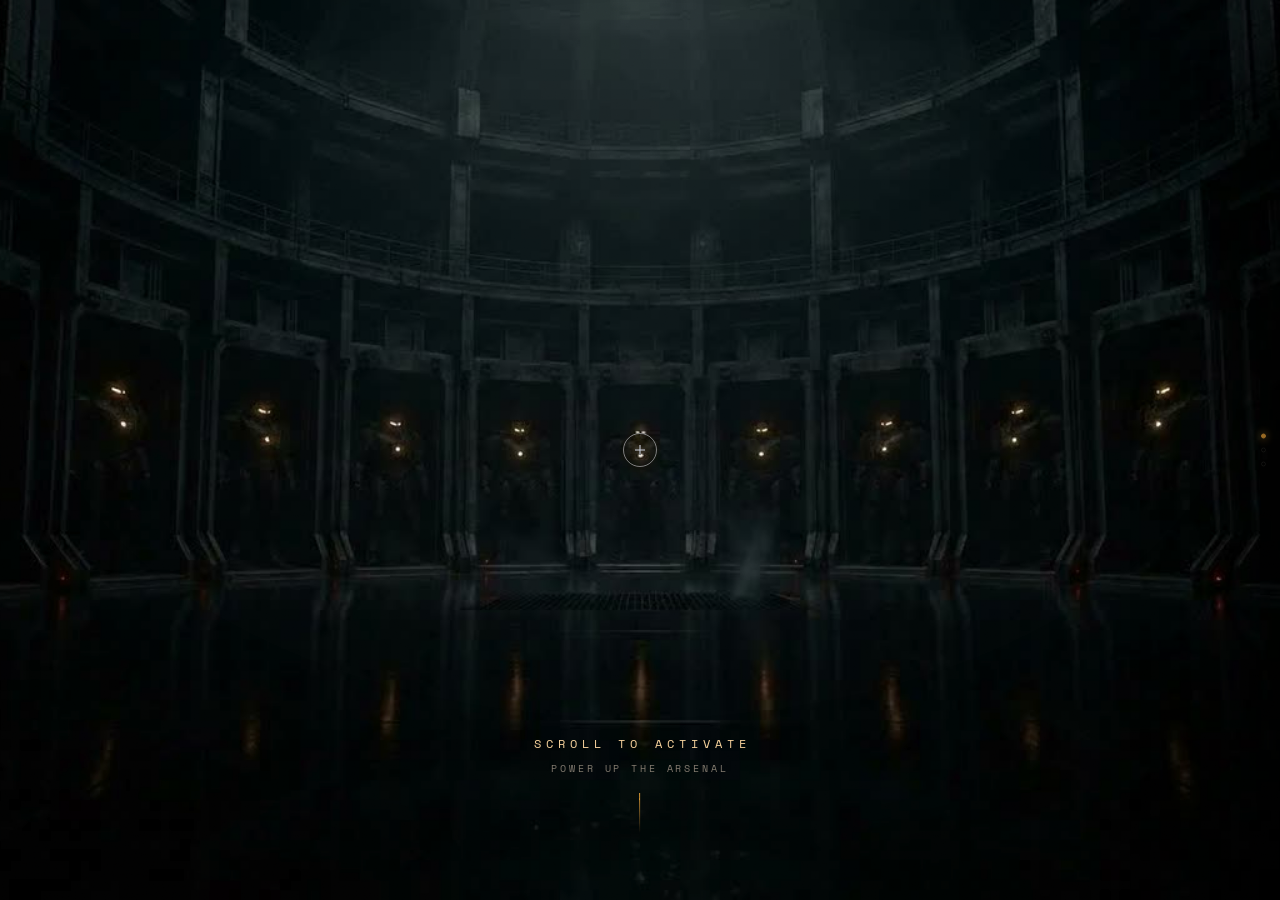
==== commit 1f782f76: "fix(v4 roster): much bigger center, off previews enforced, kill step shadow, cache-bust Follow-up to" ====
--- a/Armory Hall.html
+++ b/Armory Hall.html
@@ -10,7 +10,7 @@
 <!-- Display: Neue Machina (mechanical/geometric) · Body: Space Grotesk · Mono: Space Mono -->
 <link href="https://api.fontshare.com/v2/css?f[]=neue-machina@400,500,800&display=swap" rel="stylesheet" />
 <link href="https://fonts.googleapis.com/css2?family=Space+Grotesk:wght@400;500;600;700&family=Space+Mono:wght@400;700&display=swap" rel="stylesheet" />
-<link rel="stylesheet" href="armory.css" />
+<link rel="stylesheet" href="armory.css?v=5" />
 <!-- Engine is self-contained vanilla JS (manual scroll driver) — no external deps. -->
 </head>
 <body class="is-loading">
@@ -140,6 +140,6 @@
     <span class="r-corner bl"></span><span class="r-corner br"></span>
   </div>
 
-  <script src="armory.js"></script>
+  <script src="armory.js?v=5"></script>
 </body>
 </html>
--- a/armory.css
+++ b/armory.css
@@ -332,7 +332,7 @@
    bigger center grows UPWARD from the same floor. */
 body:not(.is-calibrate) .stage.is-arsenal .robot {
   left:50%;
-  bottom:13%;
+  bottom:8%;
   width:clamp(120px,18vh,210px);
   transform:translateX(-50%);
   transform-origin:50% 100%;          /* scale/grow from the feet */
@@ -349,13 +349,18 @@
 
 /* CENTER — powered on, BIG (grows up from the floor, clears the title) */
 body:not(.is-calibrate) .stage.is-arsenal .robot[data-roster-role="ctr"] {
-  width:clamp(180px,30vh,380px);
+  width:clamp(220px,36vh,500px);
   opacity:1;
   pointer-events:auto;
   filter:none;
   z-index:10;
   cursor:pointer;
 }
+
+/* Spotlight pool ONLY under the center unit — stops a warm "shadow/pool" from
+   sliding behind the others while stepping. */
+body:not(.is-calibrate) .stage.is-arsenal .robot::before { opacity:0; }
+body:not(.is-calibrate) .stage.is-arsenal .robot[data-roster-role="ctr"]::before { opacity:.5; }
 
 /* Center hover: warm glow intensifies */
 body:not(.is-calibrate) .stage.is-arsenal .robot[data-roster-role="ctr"]:not(.is-locked):hover .robot-body {
@@ -454,7 +459,7 @@
 /* Roster label */
 .roster-label {
   position:absolute;
-  bottom:9.5%;
+  bottom:4%;
   left:50%;transform:translateX(-50%);
   z-index:15;
   text-align:center;
@@ -477,7 +482,7 @@
 /* Progress ticks */
 .roster-ticks {
   position:absolute;
-  bottom:6%;
+  bottom:1.5%;
   left:50%;transform:translateX(-50%);
   z-index:15;
   display:flex;gap:6px;
@@ -500,7 +505,7 @@
 /* ============================================================
    HALL TITLE — layered, themed (replaces corner logo + AI-looking HUD)
    ============================================================ */
-.hall-title{position:absolute;top:5.5%;left:50%;transform:translateX(-50%) translateY(-8px);
+.hall-title{position:absolute;top:4%;left:50%;transform:translateX(-50%) translateY(-8px);
   z-index:12;text-align:center;pointer-events:none;opacity:0;
   transition:opacity 1s var(--ease),transform 1s var(--ease)}
 .stage.is-arsenal .hall-title{opacity:1;transform:translateX(-50%) translateY(0)}
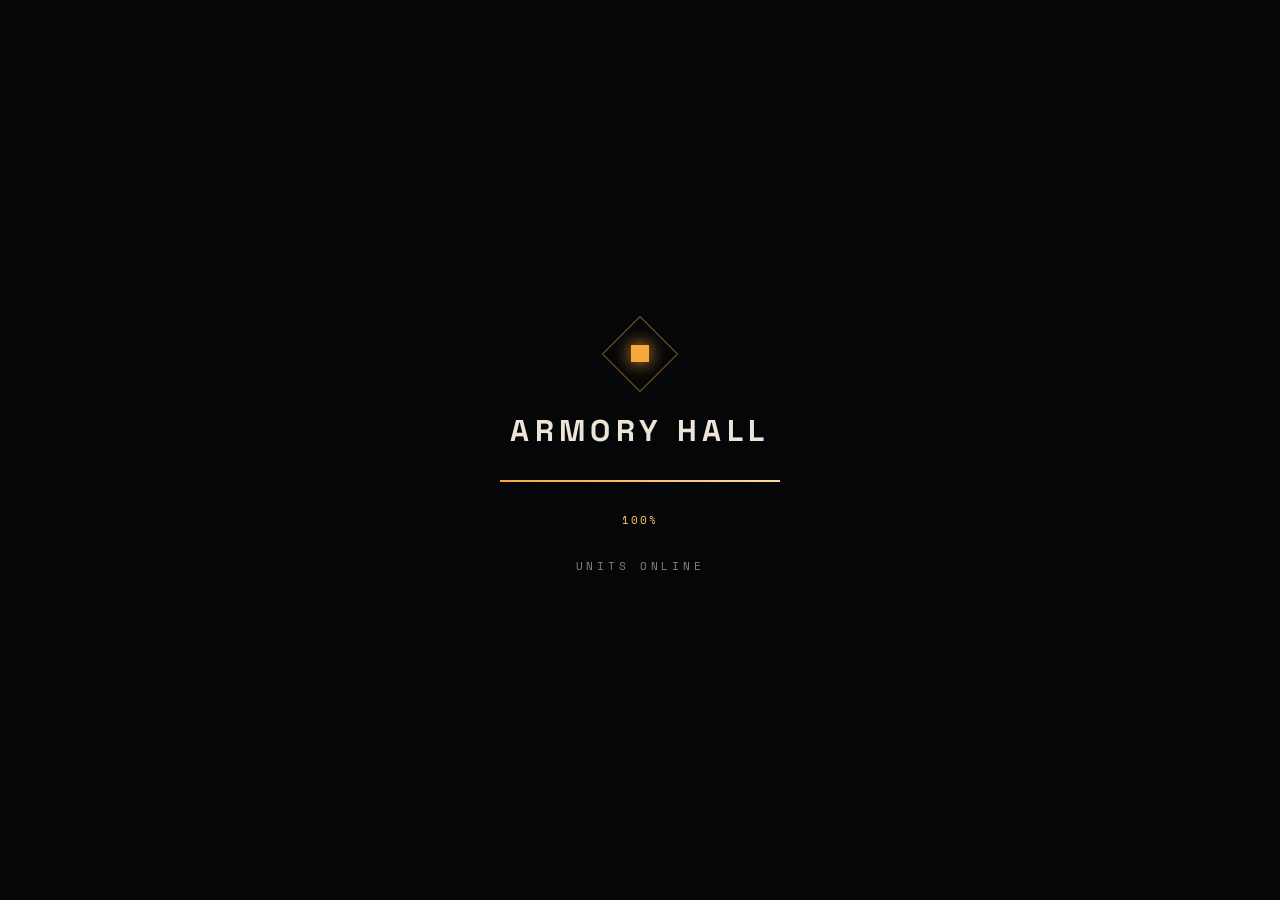
==== commit 55404b10: "feat(v4 roster): theatrical codenames, locked-last order, fix hover-glow bug, bigger units Review ro" ====
--- a/Armory Hall.html
+++ b/Armory Hall.html
@@ -10,7 +10,7 @@
 <!-- Display: Neue Machina (mechanical/geometric) · Body: Space Grotesk · Mono: Space Mono -->
 <link href="https://api.fontshare.com/v2/css?f[]=neue-machina@400,500,800&display=swap" rel="stylesheet" />
 <link href="https://fonts.googleapis.com/css2?family=Space+Grotesk:wght@400;500;600;700&family=Space+Mono:wght@400;700&display=swap" rel="stylesheet" />
-<link rel="stylesheet" href="armory.css?v=5" />
+<link rel="stylesheet" href="armory.css?v=6" />
 <!-- Engine is self-contained vanilla JS (manual scroll driver) — no external deps. -->
 </head>
 <body class="is-loading">
@@ -140,6 +140,6 @@
     <span class="r-corner bl"></span><span class="r-corner br"></span>
   </div>
 
-  <script src="armory.js?v=5"></script>
+  <script src="armory.js?v=6"></script>
 </body>
 </html>
--- a/armory.css
+++ b/armory.css
@@ -200,9 +200,11 @@
   z-index:9;text-align:center;transition:opacity .5s var(--ease);
 }
 .stage.is-arsenal .user-hint{opacity:0}
-.uh-label{font-family:var(--fr-mono);font-size:12px;letter-spacing:.42em;
-  color:var(--warm);text-transform:uppercase;padding-left:.42em}
-.uh-sub{font-family:var(--fr-mono);font-size:9.5px;letter-spacing:.3em;color:var(--muted);margin-top:9px}
+.uh-label{font-family:var(--fr-mono);font-size:clamp(14px,1.55vw,18px);letter-spacing:.32em;
+  color:var(--warm);text-transform:uppercase;padding-left:.32em;
+  text-shadow:0 0 18px rgba(255,180,84,.45)}
+.uh-sub{font-family:var(--fr-mono);font-size:clamp(10.5px,1.05vw,13px);letter-spacing:.26em;
+  color:var(--amber-soft);margin-top:11px;padding-left:.26em}
 .uh-arrow{width:1px;height:40px;margin:18px auto 0;position:relative;overflow:hidden;
   background:linear-gradient(var(--amber),transparent)}
 .uh-arrow::after{content:"";position:absolute;top:0;left:50%;margin-left:-3px;width:5px;height:5px;
@@ -321,11 +323,10 @@
 /* Hide the old unit-nav in roster mode — ticks + label replace it */
 .stage.is-arsenal .unit-nav { opacity:0 !important; pointer-events:none; }
 
-/* Neutralize the arc hover rules — roster CSS handles appearance */
-body:not(.is-calibrate) .stage.is-arsenal .arsenal:hover .robot { filter:none; }
-body:not(.is-calibrate) .stage.is-arsenal .arsenal .robot:hover {
-  filter:none; transform:translateX(-50%); z-index:auto;
-}
+/* NOTE: the old arc hover rules (.arsenal:hover .robot{filter…}) are left intact
+   but always LOSE to the role selectors below on specificity, so previews keep
+   their powered-off look even while the cursor is anywhere in the hall. (An earlier
+   filter:none "neutralizer" here was the bug that lit the previews up on any hover.) */
 
 /* All robots: hidden by default (feet on a SHARED floor line so every slot lines
    up), override arc --x/--y/--w positioning. Only width changes per role so the
@@ -349,7 +350,7 @@
 
 /* CENTER — powered on, BIG (grows up from the floor, clears the title) */
 body:not(.is-calibrate) .stage.is-arsenal .robot[data-roster-role="ctr"] {
-  width:clamp(220px,36vh,500px);
+  width:clamp(240px,40vh,540px);
   opacity:1;
   pointer-events:auto;
   filter:none;
@@ -379,7 +380,7 @@
 /* SIDE PREVIEWS (pre/nxt) — POWERED OFF: near-black silhouettes, no glow at rest */
 body:not(.is-calibrate) .stage.is-arsenal .robot[data-roster-role="pre"],
 body:not(.is-calibrate) .stage.is-arsenal .robot[data-roster-role="nxt"] {
-  width:clamp(85px,14vh,160px);
+  width:clamp(120px,21vh,250px);
   opacity:.62;
   pointer-events:auto;
   cursor:pointer;
@@ -387,8 +388,8 @@
   z-index:4;
   transform:translateX(-50%) scale(.96);
 }
-body:not(.is-calibrate) .stage.is-arsenal .robot[data-roster-role="pre"] { left:23%; }
-body:not(.is-calibrate) .stage.is-arsenal .robot[data-roster-role="nxt"] { left:77%; }
+body:not(.is-calibrate) .stage.is-arsenal .robot[data-roster-role="pre"] { left:19%; }
+body:not(.is-calibrate) .stage.is-arsenal .robot[data-roster-role="nxt"] { left:81%; }
 
 /* Kill the warm bloom on the preview body so it can't glow while "off" */
 body:not(.is-calibrate) .stage.is-arsenal .robot[data-roster-role="pre"] .robot-body,
@@ -411,11 +412,14 @@
   transform:translateX(-50%) scale(.9);
 }
 
-/* Preview hover: lift slightly out of the dark (still clearly "secondary") */
+/* Preview hover: lift slightly out of the dark (still clearly "secondary").
+   transform/z-index pinned so the legacy .arsenal .robot:hover can't scale them. */
 body:not(.is-calibrate) .stage.is-arsenal .robot[data-roster-role="pre"]:hover,
 body:not(.is-calibrate) .stage.is-arsenal .robot[data-roster-role="nxt"]:hover {
   filter:brightness(.34) grayscale(.7) blur(1px);
   opacity:.7;
+  transform:translateX(-50%) scale(.96);
+  z-index:4;
 }
 
 /* Previews: no tooltip */
@@ -505,15 +509,15 @@
 /* ============================================================
    HALL TITLE — layered, themed (replaces corner logo + AI-looking HUD)
    ============================================================ */
-.hall-title{position:absolute;top:4%;left:50%;transform:translateX(-50%) translateY(-8px);
+.hall-title{position:absolute;top:2.6%;left:50%;transform:translateX(-50%) translateY(-8px);
   z-index:12;text-align:center;pointer-events:none;opacity:0;
   transition:opacity 1s var(--ease),transform 1s var(--ease)}
 .stage.is-arsenal .hall-title{opacity:1;transform:translateX(-50%) translateY(0)}
 .ht-main{display:block;font-family:var(--fr-display);font-weight:800;
-  font-size:clamp(26px,5.4vw,80px);letter-spacing:.26em;line-height:1;
+  font-size:clamp(22px,4.5vw,68px);letter-spacing:.24em;line-height:1;
   color:transparent;-webkit-text-stroke:1px rgba(255,217,160,.5);
   text-shadow:0 0 32px rgba(244,169,58,.28);padding-left:.26em}
-.ht-sub{display:block;margin-top:14px;font-family:var(--fr-mono);font-size:clamp(8px,.8vw,11px);
+.ht-sub{display:block;margin-top:9px;font-family:var(--fr-mono);font-size:clamp(8px,.8vw,11px);
   letter-spacing:.52em;text-transform:uppercase;color:var(--muted);padding-left:.52em}
 
 /* ============================================================
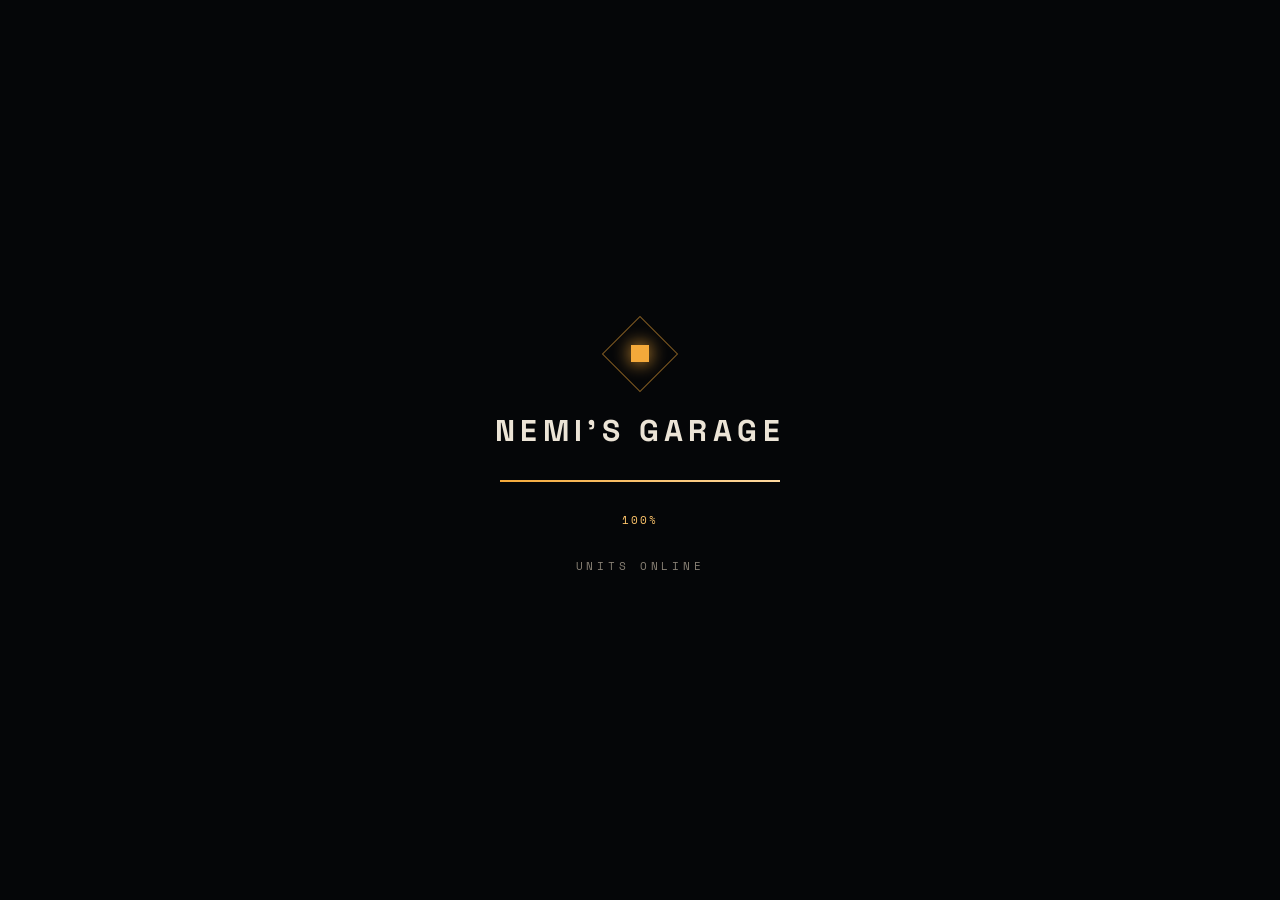
==== commit 269afb3a: "feat(v4): rebrand to NEMI'S GARAGE, new project lineup + links, bottom-name UX Title / header: - Big" ====
--- a/Armory Hall.html
+++ b/Armory Hall.html
@@ -3,14 +3,14 @@
 <head>
 <meta charset="UTF-8" />
 <meta name="viewport" content="width=device-width, initial-scale=1.0" />
-<title>ARMORY HALL</title>
+<title>NEMI'S GARAGE — Hall of Projects</title>
 <link rel="preconnect" href="https://fonts.googleapis.com" />
 <link rel="preconnect" href="https://fonts.gstatic.com" crossorigin />
 <link rel="preconnect" href="https://api.fontshare.com" crossorigin />
 <!-- Display: Neue Machina (mechanical/geometric) · Body: Space Grotesk · Mono: Space Mono -->
 <link href="https://api.fontshare.com/v2/css?f[]=neue-machina@400,500,800&display=swap" rel="stylesheet" />
 <link href="https://fonts.googleapis.com/css2?family=Space+Grotesk:wght@400;500;600;700&family=Space+Mono:wght@400;700&display=swap" rel="stylesheet" />
-<link rel="stylesheet" href="armory.css?v=6" />
+<link rel="stylesheet" href="armory.css?v=7" />
 <!-- Engine is self-contained vanilla JS (manual scroll driver) — no external deps. -->
 </head>
 <body class="is-loading">
@@ -18,7 +18,7 @@
   <!-- ============ LOADER ============ -->
   <div id="loader">
     <div class="ld-mark"></div>
-    <div class="ld-title">ARMORY&nbsp;HALL</div>
+    <div class="ld-title">NEMI'S&nbsp;GARAGE</div>
     <div class="ld-bar"><i></i></div>
     <div class="ld-pct">000%</div>
     <div class="ld-status">SYSTEM BOOTING</div>
@@ -60,9 +60,9 @@
       </div>
 
       <!-- TITLE (layered, themed — replaces the corner logo + AI-looking HUD readout) -->
-      <div class="hall-title" aria-hidden="true">
-        <span class="ht-main">ARMORY HALL</span>
-        <span class="ht-sub">Selected Works · MMXXVI</span>
+      <div class="hall-title">
+        <span class="ht-main">NEMI'S GARAGE</span>
+        <span class="ht-sub">Hall of Projects</span>
       </div>
 
       <!-- POWER DOWN — return from Page 2 to the dark, un-lit hall -->
@@ -140,6 +140,6 @@
     <span class="r-corner bl"></span><span class="r-corner br"></span>
   </div>
 
-  <script src="armory.js?v=6"></script>
+  <script src="armory.js?v=7"></script>
 </body>
 </html>
--- a/armory.css
+++ b/armory.css
@@ -350,7 +350,7 @@
 
 /* CENTER — powered on, BIG (grows up from the floor, clears the title) */
 body:not(.is-calibrate) .stage.is-arsenal .robot[data-roster-role="ctr"] {
-  width:clamp(240px,40vh,540px);
+  width:clamp(250px,42vh,560px);
   opacity:1;
   pointer-events:auto;
   filter:none;
@@ -380,7 +380,7 @@
 /* SIDE PREVIEWS (pre/nxt) — POWERED OFF: near-black silhouettes, no glow at rest */
 body:not(.is-calibrate) .stage.is-arsenal .robot[data-roster-role="pre"],
 body:not(.is-calibrate) .stage.is-arsenal .robot[data-roster-role="nxt"] {
-  width:clamp(120px,21vh,250px);
+  width:clamp(150px,25vh,290px);
   opacity:.62;
   pointer-events:auto;
   cursor:pointer;
@@ -388,8 +388,8 @@
   z-index:4;
   transform:translateX(-50%) scale(.96);
 }
-body:not(.is-calibrate) .stage.is-arsenal .robot[data-roster-role="pre"] { left:19%; }
-body:not(.is-calibrate) .stage.is-arsenal .robot[data-roster-role="nxt"] { left:81%; }
+body:not(.is-calibrate) .stage.is-arsenal .robot[data-roster-role="pre"] { left:18%; }
+body:not(.is-calibrate) .stage.is-arsenal .robot[data-roster-role="nxt"] { left:82%; }
 
 /* Kill the warm bloom on the preview body so it can't glow while "off" */
 body:not(.is-calibrate) .stage.is-arsenal .robot[data-roster-role="pre"] .robot-body,
@@ -471,17 +471,25 @@
   opacity:0;
   transition:opacity .4s var(--ease);
   white-space:nowrap;
-  display:flex;flex-direction:column;align-items:center;gap:5px;
+  display:flex;flex-direction:column;align-items:center;gap:6px;
 }
 .stage.is-arsenal .roster-label { opacity:1; }
 .rl-counter {
-  font-family:var(--fr-mono);font-size:10px;letter-spacing:.35em;
-  color:var(--amber-soft);padding-left:.35em;
+  font-family:var(--fr-mono);font-size:11px;letter-spacing:.4em;
+  color:var(--amber-soft);padding-left:.4em;
+}
+/* project name = the hero line (the floating hover tooltip is retired) */
+.rl-title {
+  font-family:var(--fr-display);font-weight:700;
+  font-size:clamp(19px,2.1vw,32px);letter-spacing:.03em;color:var(--text);
+  text-shadow:0 0 26px rgba(0,0,0,.55);
 }
 .rl-name {
-  font-family:var(--fr-display);font-weight:600;
-  font-size:clamp(13px,1.4vw,19px);letter-spacing:.08em;color:var(--text);
-}
+  font-family:var(--fr-mono);font-size:clamp(10px,1.05vw,13px);letter-spacing:.28em;
+  text-transform:uppercase;color:var(--amber-soft);padding-left:.28em;
+}
+.roster-label.is-locked .rl-title { color:var(--muted); }
+.roster-label.is-locked .rl-name  { color:var(--muted-2); }
 
 /* Progress ticks */
 .roster-ticks {
@@ -512,13 +520,25 @@
 .hall-title{position:absolute;top:2.6%;left:50%;transform:translateX(-50%) translateY(-8px);
   z-index:12;text-align:center;pointer-events:none;opacity:0;
   transition:opacity 1s var(--ease),transform 1s var(--ease)}
-.stage.is-arsenal .hall-title{opacity:1;transform:translateX(-50%) translateY(0)}
+.stage.is-arsenal .hall-title{opacity:1;transform:translateX(-50%) translateY(0);pointer-events:auto}
 .ht-main{display:block;font-family:var(--fr-display);font-weight:800;
-  font-size:clamp(22px,4.5vw,68px);letter-spacing:.24em;line-height:1;
+  font-size:clamp(24px,4.8vw,74px);letter-spacing:.24em;line-height:1;
   color:transparent;-webkit-text-stroke:1px rgba(255,217,160,.5);
-  text-shadow:0 0 32px rgba(244,169,58,.28);padding-left:.26em}
-.ht-sub{display:block;margin-top:9px;font-family:var(--fr-mono);font-size:clamp(8px,.8vw,11px);
-  letter-spacing:.52em;text-transform:uppercase;color:var(--muted);padding-left:.52em}
+  text-shadow:0 0 32px rgba(244,169,58,.28);padding-left:.26em;transform-origin:50% 50%;
+  transition:color .5s var(--ease),text-shadow .5s var(--ease),
+             -webkit-text-stroke-color .5s var(--ease),transform .5s var(--ease)}
+/* hover = "power on the marquee": fill the letters + radiate a glory bloom */
+.hall-title{cursor:default}
+.hall-title:hover .ht-main{
+  color:rgba(255,226,172,.94);
+  -webkit-text-stroke-color:rgba(255,233,198,.95);
+  text-shadow:0 0 14px rgba(255,201,107,.75),0 0 42px rgba(244,169,58,.8),
+              0 0 96px rgba(244,169,58,.55),0 0 150px rgba(255,201,107,.35);
+  transform:scale(1.03)}
+.hall-title:hover .ht-sub{color:var(--warm)}
+.ht-sub{display:block;margin-top:12px;font-family:var(--fr-mono);font-size:clamp(11px,1.15vw,15px);
+  letter-spacing:.5em;text-transform:uppercase;color:var(--amber-soft);padding-left:.5em;
+  transition:color .5s var(--ease)}
 
 /* ============================================================
    TRANSITION BEAT — scrub done → bloom flash + SYSTEM ONLINE → Page 2
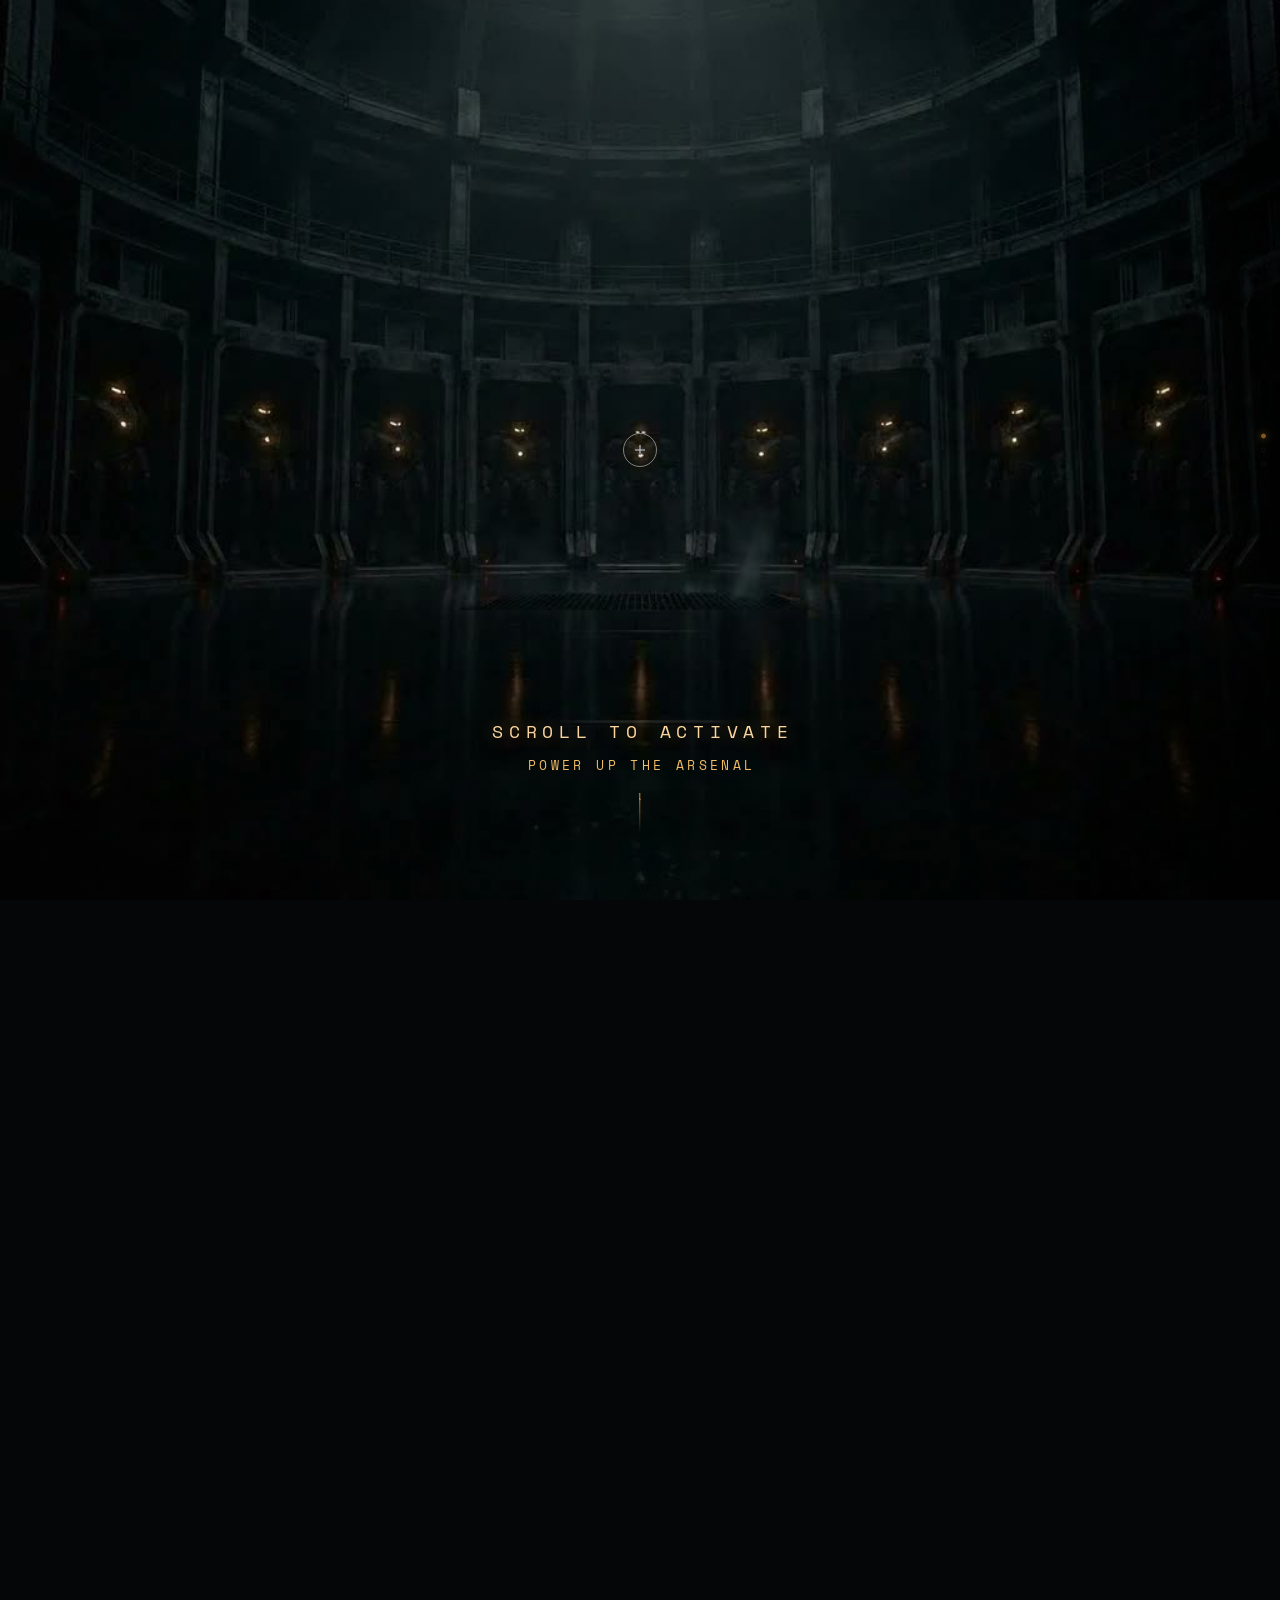
==== commit 2a03e5b6: "polish(v4): lighthouse-pulse hint, Family's Web apostrophe - 'Click for details' now pulses like a l" ====
--- a/Armory Hall.html
+++ b/Armory Hall.html
@@ -10,7 +10,7 @@
 <!-- Display: Neue Machina (mechanical/geometric) · Body: Space Grotesk · Mono: Space Mono -->
 <link href="https://api.fontshare.com/v2/css?f[]=neue-machina@400,500,800&display=swap" rel="stylesheet" />
 <link href="https://fonts.googleapis.com/css2?family=Space+Grotesk:wght@400;500;600;700&family=Space+Mono:wght@400;700&display=swap" rel="stylesheet" />
-<link rel="stylesheet" href="armory.css?v=7" />
+<link rel="stylesheet" href="armory.css?v=10" />
 <!-- Engine is self-contained vanilla JS (manual scroll driver) — no external deps. -->
 </head>
 <body class="is-loading">
@@ -53,6 +53,12 @@
         <div class="pf-particles"></div>
       </div>
 
+      <!-- PHASE 1 hero — temporary hologram standee (placeholder until the particle
+           portrait from /hover part lands); dissolves out as the hall powers on -->
+      <div id="heroFigure" class="layer" aria-hidden="true">
+        <img src="generated/hologram-removebg-preview.png" alt="" />
+      </div>
+
       <!-- ARSENAL (phase 3) -->
       <div class="arsenal">
         <div class="arsenal-floor"></div>
@@ -61,8 +67,8 @@
 
       <!-- TITLE (layered, themed — replaces the corner logo + AI-looking HUD readout) -->
       <div class="hall-title">
-        <span class="ht-main">NEMI'S GARAGE</span>
-        <span class="ht-sub">Hall of Projects</span>
+        <span class="ht-main" data-text="NEMI'S GARAGE">NEMI'S GARAGE</span>
+        <span class="ht-sub">Wilhelmus Industries</span>
       </div>
 
       <!-- POWER DOWN — return from Page 2 to the dark, un-lit hall -->
@@ -74,6 +80,9 @@
       <div class="layer layer-scan"></div>
       <div class="layer layer-vignette"></div>
       <div class="layer layer-grain"></div>
+
+      <!-- whole-hall dimmer: fades in only while the marquee title is hovered -->
+      <div class="hall-dim" aria-hidden="true"></div>
 
       <!-- cinematic transition beat (scrub done → Page 2) -->
       <div class="flash" aria-hidden="true"></div>
@@ -108,12 +117,11 @@
       <h2 class="panel-name">UNIT</h2>
       <div class="panel-status">● STATUS — DEPLOYED</div>
     </div>
-    <!-- project-page preview slot — fill via project.preview (screenshot URL) -->
-    <div class="panel-img">
-      <div class="pi-grid"></div>
-      <img class="pi-shot" alt="Project preview" />
-      <div class="pi-placeholder">PROJECT PREVIEW<span>Screenshot slot — coming soon</span></div>
-    </div>
+    <!-- video-demo banner — enable by setting project.demo to a video/page URL -->
+    <button class="panel-demo" type="button">
+      <span class="pd-play">▶</span>
+      <span class="pd-label">Watch Demo</span>
+    </button>
     <div class="panel-body">
       <span class="panel-type">TYPE</span>
       <div>
@@ -140,6 +148,6 @@
     <span class="r-corner bl"></span><span class="r-corner br"></span>
   </div>
 
-  <script src="armory.js?v=7"></script>
+  <script src="armory.js?v=10"></script>
 </body>
 </html>
--- a/armory.css
+++ b/armory.css
@@ -211,6 +211,28 @@
   border-right:1px solid var(--amber);border-bottom:1px solid var(--amber);
   transform:rotate(45deg);animation:arr 1.9s var(--ease) infinite}
 @keyframes arr{0%{top:-6px;opacity:0}40%{opacity:1}100%{top:34px;opacity:0}}
+
+/* ============================================================
+   PAGE-1 HERO HOLOGRAM — temporary standee placeholder (until the
+   particle portrait from /hover part lands). Stands on the floor,
+   dissolves out as the hall powers on.
+   ============================================================ */
+#heroFigure{
+  /* ---- TWEAK THESE to size / position the hologram ---- */
+  --holo-h:44vh;        /* size — smaller = reads further back */
+  --holo-bottom:20vh;   /* height off the floor — raised to clear the scroll hint */
+  --holo-x:0px;         /* nudge left(-) / right(+) */
+  z-index:6;display:flex;align-items:flex-end;justify-content:center;
+  padding-bottom:var(--holo-bottom);pointer-events:none;
+  transition:opacity .7s var(--ease),transform 1.1s var(--ease),filter .8s var(--ease)}
+#heroFigure img{height:var(--holo-h);width:auto;object-fit:contain;
+  transform:translateX(var(--holo-x));
+  filter:drop-shadow(0 0 40px rgba(255,180,84,.25)) drop-shadow(0 18px 30px rgba(0,0,0,.55))}
+.stage[data-phase="2"] #heroFigure{opacity:.85}
+.stage[data-phase="3"] #heroFigure,
+.stage.is-arsenal #heroFigure{opacity:0;transform:translateY(-4%) scale(1.05);filter:blur(8px)}
+body.is-locked #heroFigure{display:none}
+@media (prefers-reduced-motion: reduce){ #heroFigure{transition:none} }
 
 /* ============================================================
    ARSENAL — robots on an arc
@@ -438,6 +460,45 @@
   animation:rosterDeny .44s ease;
 }
 
+/* ---- "Click for details" — blinks above the centred unit's head ---- */
+.center-hint{
+  position:absolute;left:50%;top:24vh;transform:translateX(-50%);
+  z-index:14;pointer-events:none;display:none;
+  font-family:var(--fr-mono);font-size:clamp(11px,1.05vw,13.5px);letter-spacing:.34em;
+  text-transform:uppercase;color:var(--warm);text-shadow:0 0 14px rgba(255,180,84,.6);
+  white-space:nowrap;opacity:0;padding-left:.34em;
+}
+body.is-locked .center-hint{ display:block; }              /* Page 2 only — never on the scrub page */
+/* lighthouse pulse: symmetric ease-in-out so fade-in == fade-out, even & smooth */
+body.is-locked .center-hint.show{ animation:hintBlink 3s ease-in-out infinite; }
+@keyframes hintBlink{ 0%{opacity:0} 50%{opacity:.95} 100%{opacity:0} }
+
+/* ============================================================
+   DOSSIER MODE — click a unit: it slides LEFT and stays lit, the
+   briefing fills the RIGHT half. (toggled by body.is-dossier)
+   ============================================================ */
+body.is-dossier .stage.is-arsenal .robot[data-roster-role="ctr"]{
+  left:27%;
+  z-index:45;                                   /* lift above the scrim so it stays bright */
+}
+body.is-dossier .stage.is-arsenal .robot[data-roster-role="ctr"] .robot-body{
+  filter:drop-shadow(0 0 54px var(--amber)) brightness(1.16);   /* lit like hover */
+}
+/* clear the roster chrome + side previews while reading */
+body.is-dossier .roster-arrow,
+body.is-dossier .roster-label,
+body.is-dossier .roster-ticks,
+body.is-dossier .center-hint,
+body.is-dossier .stage.is-arsenal .robot[data-roster-role="pre"],
+body.is-dossier .stage.is-arsenal .robot[data-roster-role="nxt"]{
+  opacity:0 !important;pointer-events:none !important;
+}
+@media (max-width:760px){
+  /* on phones the panel is full-width, so just push the unit fully behind it */
+  .panel{width:100vw}
+  body.is-dossier .stage.is-arsenal .robot[data-roster-role="ctr"]{opacity:.18}
+}
+
 /* Arrow buttons */
 .roster-arrow {
   position:absolute;
@@ -518,27 +579,40 @@
    HALL TITLE — layered, themed (replaces corner logo + AI-looking HUD)
    ============================================================ */
 .hall-title{position:absolute;top:2.6%;left:50%;transform:translateX(-50%) translateY(-8px);
-  z-index:12;text-align:center;pointer-events:none;opacity:0;
+  z-index:20;text-align:center;pointer-events:none;opacity:0;cursor:default;
   transition:opacity 1s var(--ease),transform 1s var(--ease)}
 .stage.is-arsenal .hall-title{opacity:1;transform:translateX(-50%) translateY(0);pointer-events:auto}
-.ht-main{display:block;font-family:var(--fr-display);font-weight:800;
+.ht-main{position:relative;display:block;font-family:var(--fr-display);font-weight:800;
   font-size:clamp(24px,4.8vw,74px);letter-spacing:.24em;line-height:1;
   color:transparent;-webkit-text-stroke:1px rgba(255,217,160,.5);
   text-shadow:0 0 32px rgba(244,169,58,.28);padding-left:.26em;transform-origin:50% 50%;
   transition:color .5s var(--ease),text-shadow .5s var(--ease),
              -webkit-text-stroke-color .5s var(--ease),transform .5s var(--ease)}
-/* hover = "power on the marquee": fill the letters + radiate a glory bloom */
-.hall-title{cursor:default}
-.hall-title:hover .ht-main{
-  color:rgba(255,226,172,.94);
+/* glory-glitch ghost layers — warm/bright, not cold cyber; hidden until hover */
+.ht-main::before,.ht-main::after{
+  content:attr(data-text);position:absolute;left:0;top:0;width:100%;padding-left:.26em;
+  text-align:center;letter-spacing:.24em;-webkit-text-stroke:0;opacity:0;pointer-events:none}
+/* hover (body.title-glow): fill the letters + glory bloom + warm glitch flicker */
+body.title-glow .ht-main{
+  color:rgba(255,226,172,.95);
   -webkit-text-stroke-color:rgba(255,233,198,.95);
-  text-shadow:0 0 14px rgba(255,201,107,.75),0 0 42px rgba(244,169,58,.8),
-              0 0 96px rgba(244,169,58,.55),0 0 150px rgba(255,201,107,.35);
+  text-shadow:0 0 14px rgba(255,201,107,.8),0 0 44px rgba(244,169,58,.85),
+              0 0 100px rgba(244,169,58,.6),0 0 160px rgba(255,201,107,.4);
   transform:scale(1.03)}
-.hall-title:hover .ht-sub{color:var(--warm)}
+body.title-glow .ht-main::before{color:rgba(255,176,84,.9);opacity:.9;animation:gloryA .8s steps(2,end) infinite}
+body.title-glow .ht-main::after{color:rgba(255,245,216,.85);opacity:.75;animation:gloryB 1.05s steps(2,end) infinite}
+body.title-glow .ht-sub{color:var(--warm)}
+@keyframes gloryA{0%,100%{transform:translate(0,0);clip-path:inset(0 0 68% 0)}
+  50%{transform:translate(3px,-1px);clip-path:inset(58% 0 0 0)}}
+@keyframes gloryB{0%,100%{transform:translate(0,0);clip-path:inset(66% 0 0 0)}
+  50%{transform:translate(-3px,1px);clip-path:inset(0 0 60% 0)}}
 .ht-sub{display:block;margin-top:12px;font-family:var(--fr-mono);font-size:clamp(11px,1.15vw,15px);
   letter-spacing:.5em;text-transform:uppercase;color:var(--amber-soft);padding-left:.5em;
   transition:color .5s var(--ease)}
+/* whole-hall dimmer: fades in only while the marquee is hovered; title sits above it */
+.hall-dim{position:absolute;inset:0;z-index:16;background:rgba(2,3,4,.74);
+  opacity:0;pointer-events:none;transition:opacity .5s var(--ease)}
+body.title-glow .hall-dim{opacity:1}
 
 /* ============================================================
    TRANSITION BEAT — scrub done → bloom flash + SYSTEM ONLINE → Page 2
@@ -592,69 +666,77 @@
 /* ============================================================
    DOSSIER PANEL
    ============================================================ */
-/* Scrim: gradient only (NO backdrop blur) so the selected center robot stays sharp
-   on the left while the panel side darkens. */
+/* Scrim: flat dark wash. The selected unit is lifted ABOVE this (z-index:45) in
+   dossier mode, so it stays bright on the left while everything behind it dims. */
 .panel-scrim{position:fixed;inset:0;z-index:40;
-  background:linear-gradient(90deg, rgba(4,5,7,.10) 0%, rgba(4,5,7,.42) 52%, rgba(4,5,7,.82) 100%);
-  opacity:0;pointer-events:none;transition:opacity .4s var(--ease)}
+  background:rgba(4,5,7,.6);
+  opacity:0;pointer-events:none;transition:opacity .45s var(--ease)}
 .panel-scrim.is-open{opacity:1;pointer-events:auto}
 .panel-host{position:fixed;inset:0;overflow:hidden;z-index:41;pointer-events:none}
-.panel{position:absolute;top:0;right:0;height:100%;width:min(480px,92vw);
-  background:linear-gradient(180deg,#0d1116,#080a0d);
-  border-left:1px solid var(--line);box-shadow:-30px 0 80px rgba(0,0,0,.6);
-  transform:translateX(100%);transition:transform .5s var(--ease);
-  display:flex;flex-direction:column;overflow-y:auto;scrollbar-width:thin}
+
+/* Panel = RIGHT HALF, warm near-black ("old money mafia"), gold accents */
+.panel{position:absolute;top:0;right:0;height:100%;width:min(960px,48vw);
+  background:linear-gradient(180deg,#0b0a08,#060504);
+  /* gold edge runs the FULL height (border doesn't scroll away like the old accent bar) */
+  border-left:3px solid var(--amber);
+  box-shadow:-40px 0 110px rgba(0,0,0,.72), inset 8px 0 30px -8px rgba(244,169,58,.28);
+  transform:translateX(100%);transition:transform .55s var(--ease);
+  display:flex;flex-direction:column;overflow-y:auto;scrollbar-width:thin;pointer-events:auto}
 .panel.is-open{transform:translateX(0)}
-.panel-accent{position:absolute;top:0;left:0;width:3px;height:100%;background:var(--glow,var(--amber));
-  box-shadow:0 0 20px var(--glow,var(--amber))}
-.panel-head{padding:30px 32px 22px;border-bottom:1px solid var(--line-soft);position:relative}
+.panel-accent{display:none}                       /* replaced by the panel's full-height gold border */
+.panel-head{padding:clamp(28px,3.4vw,52px) clamp(30px,3.6vw,60px) 24px;border-bottom:1px solid var(--line-soft);position:relative}
 .panel-back{display:inline-flex;align-items:center;gap:8px;background:none;border:0;cursor:pointer;
-  font-family:var(--fr-mono);font-size:10px;letter-spacing:.28em;color:var(--muted);text-transform:uppercase;
-  padding:0;margin-bottom:22px;transition:color .3s}
+  font-family:var(--fr-mono);font-size:13px;letter-spacing:.26em;color:var(--muted);text-transform:uppercase;
+  padding:0;margin-bottom:26px;transition:color .3s}
 .panel-back:hover{color:var(--amber-soft)}
-.panel-type{display:inline-block;font-family:var(--fr-mono);font-size:9.5px;letter-spacing:.3em;
-  text-transform:uppercase;color:var(--glow,var(--amber-soft));border:1px solid var(--line);
-  padding:5px 10px;margin-bottom:16px}
-.panel-desig{font-family:var(--fr-mono);font-size:9px;letter-spacing:.34em;color:var(--muted-2);text-transform:uppercase}
-.panel-name{font-family:var(--fr-display);font-weight:800;font-size:clamp(30px,4.4vw,46px);
-  letter-spacing:.02em;line-height:.98;margin:6px 0 4px}
-.panel-status{font-family:var(--fr-mono);font-size:10px;letter-spacing:.2em;color:var(--amber-soft)}
-.panel-img{margin:0 32px 4px;aspect-ratio:16/10;border:1px solid var(--line-soft);
-  background:linear-gradient(135deg,#13161b,#0a0c0f);position:relative;overflow:hidden;margin-top:24px}
-/* project-page screenshot (fills when project.preview is set) */
-.panel-img .pi-shot{position:absolute;inset:0;width:100%;height:100%;object-fit:cover;display:none;z-index:2}
-/* empty-state placeholder — the slot waiting for a screenshot */
-.panel-img .pi-placeholder{position:absolute;inset:0;z-index:1;
-  display:flex;flex-direction:column;align-items:center;justify-content:center;gap:8px;
-  font-family:var(--fr-mono);font-size:11px;letter-spacing:.34em;text-transform:uppercase;
-  color:var(--muted);text-align:center}
-.panel-img .pi-placeholder span{font-size:8.5px;letter-spacing:.2em;color:var(--muted-2)}
-.panel-img .pi-grid{position:absolute;inset:0;opacity:.4;
-  background:linear-gradient(rgba(244,169,58,.06) 1px,transparent 1px) 0 0/100% 28px,
-            linear-gradient(90deg,rgba(244,169,58,.06) 1px,transparent 1px) 0 0/28px 100%}
-.panel-body{padding:24px 32px 40px;display:flex;flex-direction:column;gap:26px}
-.field-label{font-family:var(--fr-mono);font-size:9.5px;letter-spacing:.32em;color:var(--muted-2);
-  text-transform:uppercase;margin-bottom:11px;display:flex;align-items:center;gap:10px}
+.panel-desig{font-family:var(--fr-mono);font-size:13px;letter-spacing:.32em;color:var(--amber-soft);text-transform:uppercase}
+.panel-name{font-family:var(--fr-display);font-weight:800;font-size:clamp(34px,3.9vw,60px);
+  letter-spacing:.01em;line-height:1.02;margin:10px 0 8px;color:#f3ece0}
+.panel-status{font-family:var(--fr-mono);font-size:13px;letter-spacing:.2em;color:var(--amber-soft)}
+/* Roman numeral vinculum (lines above + below) — e.g. MARK II */
+.rn{display:inline-block;border-top:1.5px solid currentColor;border-bottom:1.5px solid currentColor;
+  padding:2px 5px 1px;margin-left:.18em;line-height:1.05}
+
+/* video-demo banner (repurposes the old preview slot) */
+.panel-demo{display:flex;align-items:center;justify-content:center;gap:14px;
+  margin:clamp(20px,2.4vw,32px) clamp(30px,3.6vw,60px) 0;
+  padding:clamp(15px,1.5vw,21px);background:rgba(255,255,255,.02);
+  border:1px solid var(--line);cursor:pointer;
+  font-family:var(--fr-mono);font-size:13px;letter-spacing:.26em;text-transform:uppercase;color:var(--text);
+  transition:background .3s,border-color .3s,color .3s}
+.panel-demo:hover{background:rgba(244,169,58,.10);border-color:var(--amber);color:#fff}
+.panel-demo .pd-play{display:grid;place-items:center;width:30px;height:30px;border-radius:50%;
+  border:1px solid var(--amber);color:var(--amber);font-size:11px;padding-left:2px}
+.panel-demo.is-disabled{opacity:.45;cursor:not-allowed}
+.panel-demo.is-disabled:hover{background:rgba(255,255,255,.02);border-color:var(--line);color:var(--text)}
+
+.panel-body{padding:clamp(26px,2.6vw,40px) clamp(30px,3.6vw,60px) 50px;display:flex;flex-direction:column;gap:clamp(24px,2.3vw,34px)}
+.panel-type{display:inline-block;align-self:flex-start;font-family:var(--fr-mono);font-size:12px;letter-spacing:.3em;
+  text-transform:uppercase;color:var(--amber-soft);border:1px solid var(--line);padding:7px 13px}
+.field-label{font-family:var(--fr-mono);font-size:12px;letter-spacing:.32em;color:var(--muted-2);
+  text-transform:uppercase;margin-bottom:14px;display:flex;align-items:center;gap:10px}
 .field-label::after{content:"";flex:1;height:1px;background:var(--line-soft)}
-.panel-brief{font-size:14.5px;line-height:1.65;color:#c9c2b5;text-wrap:pretty}
-.chips{display:flex;flex-wrap:wrap;gap:8px}
-.chip{font-family:var(--fr-mono);font-size:10px;letter-spacing:.12em;color:var(--text);
-  border:1px solid var(--line-soft);padding:6px 11px;background:rgba(255,255,255,.02)}
-.stats{display:flex;flex-direction:column;gap:14px}
-.stat{display:grid;grid-template-columns:96px 1fr 38px;align-items:center;gap:12px}
-.stat-k{font-family:var(--fr-mono);font-size:10px;letter-spacing:.16em;color:var(--muted);text-transform:uppercase}
-.stat-bar{height:5px;background:rgba(255,255,255,.06);position:relative;overflow:hidden}
+.panel-brief{font-size:clamp(15px,1.05vw,17.5px);line-height:1.72;color:#cfc8ba;text-wrap:pretty}
+.chips{display:flex;flex-wrap:wrap;gap:9px}
+.chip{font-family:var(--fr-mono);font-size:12px;letter-spacing:.1em;color:var(--text);
+  border:1px solid var(--line-soft);padding:8px 14px;background:rgba(255,255,255,.02)}
+.stats{display:flex;flex-direction:column;gap:16px}
+.stat{display:grid;grid-template-columns:clamp(110px,10vw,150px) 1fr 52px;align-items:center;gap:14px}
+.stat-k{font-family:var(--fr-mono);font-size:13px;letter-spacing:.1em;color:var(--text);text-transform:uppercase}
+.stat-bar{height:6px;background:rgba(255,255,255,.06);position:relative;overflow:hidden;border-radius:3px}
 .stat-bar i{position:absolute;left:0;top:0;height:100%;width:var(--v,0%);
-  background:linear-gradient(90deg,var(--glow),var(--warm));box-shadow:0 0 12px var(--glow)}
-.stat-v{font-family:var(--fr-mono);font-size:11px;color:var(--text);text-align:right}
-.panel-links{display:flex;gap:10px;flex-wrap:wrap}
-.btn-link{flex:1;min-width:130px;text-align:center;text-decoration:none;
-  font-family:var(--fr-mono);font-size:11px;letter-spacing:.16em;text-transform:uppercase;
-  padding:13px 16px;border:1px solid var(--line);color:var(--text);background:rgba(244,169,58,.05);
-  transition:background .3s,color .3s}
+  background:linear-gradient(90deg,var(--amber),var(--warm));box-shadow:0 0 12px rgba(244,169,58,.5);
+  transition:width .9s var(--ease)}
+.stat-v{font-family:var(--fr-mono);font-size:14px;color:var(--text);text-align:right}
+.panel-links{display:flex;gap:12px;flex-wrap:wrap;margin-top:4px}
+.btn-link{flex:1;min-width:150px;text-align:center;text-decoration:none;
+  font-family:var(--fr-mono);font-size:13px;letter-spacing:.16em;text-transform:uppercase;
+  padding:15px 18px;border:1px solid var(--line);color:var(--text);background:rgba(244,169,58,.05);
+  transition:background .3s,color .3s,border-color .3s}
 .btn-link:hover{background:var(--amber);color:#1a1206}
 .btn-link.ghost{background:transparent;border-color:var(--line-soft);color:var(--muted)}
 .btn-link.ghost:hover{border-color:var(--line);color:var(--text);background:rgba(255,255,255,.03)}
+.btn-link.is-disabled{opacity:.4;pointer-events:none;background:transparent;border-style:dashed;color:var(--muted-2)}
 
 /* ============================================================
    RETICLE
